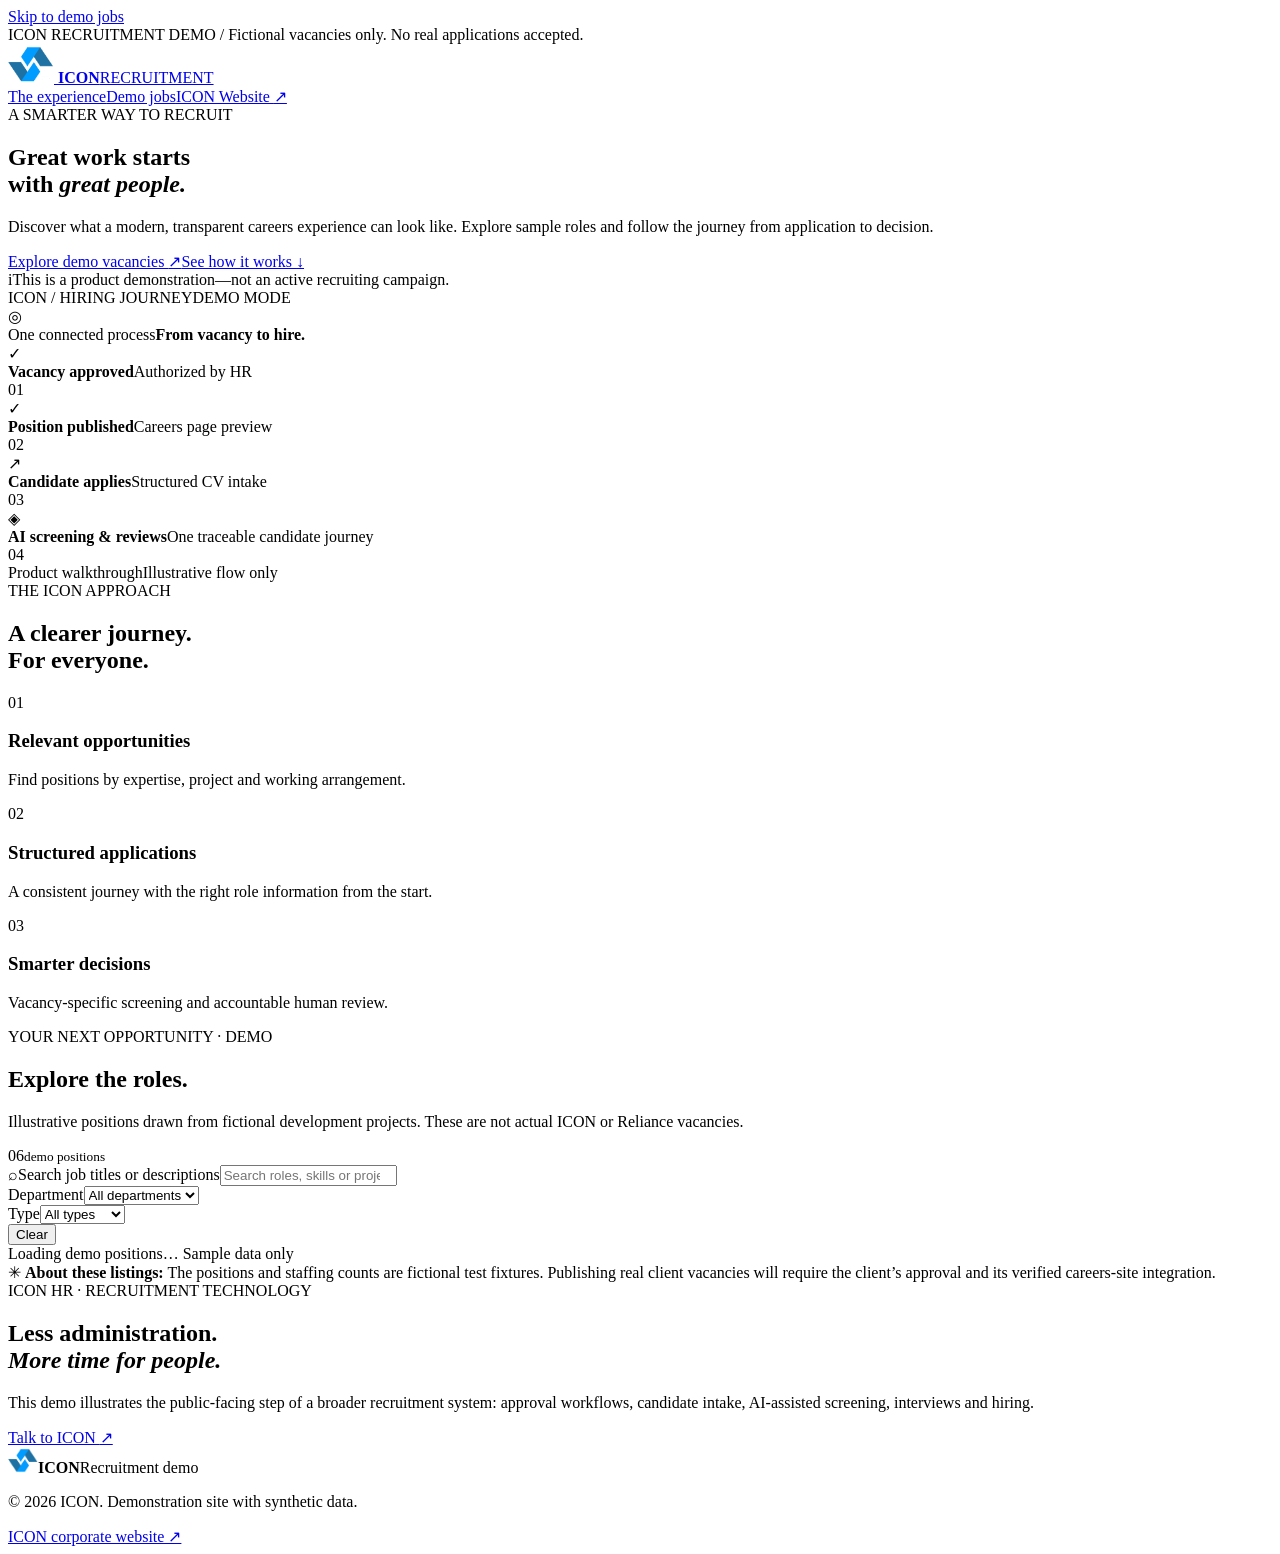
==== icon-recruitment-demo/index.html @ 3b743cdc "feat: public-only ICON recruitment careers demonstration (index.html)" ====
<!doctype html>
<html lang="en">
<head>
  <meta charset="utf-8">
  <meta name="viewport" content="width=device-width, initial-scale=1">
  <meta name="color-scheme" content="light">
  <meta name="robots" content="noindex,nofollow">
  <meta name="description" content="ICON Recruitment demonstration careers page, featuring fictional jobs and a simulated applicant journey.">
  <title>Careers Demo | ICON Recruitment</title>
  <link rel="icon" type="image/png" href="[data-uri]">
  <link rel="stylesheet" href="styles.css">
  <script src="app.js" defer></script>
</head>
<body>
  <a class="skip-link" href="#open-roles">Skip to demo jobs</a>
  <div class="demo-ribbon" role="note"><span class="ribbon-pulse" aria-hidden="true"></span> ICON RECRUITMENT DEMO <span class="ribbon-separator" aria-hidden="true">/</span> Fictional vacancies only. No real applications accepted.</div>
  <header class="site-header">
    <div class="wrap nav-layout">
      <a class="brand" href="https://www.icon-ies.com/" aria-label="ICON corporate homepage" target="_blank" rel="noopener noreferrer">
        <img src="[data-uri]" alt="" width="46" height="39">
        <span class="brand-type"><b>ICON</b><span>RECRUITMENT</span></span>
      </a>
      <nav aria-label="Site navigation"><a href="#why-icon">The experience</a><a href="#open-roles">Demo jobs</a><a class="nav-external" href="https://www.icon-ies.com/" target="_blank" rel="noopener noreferrer">ICON Website <span aria-hidden="true">↗</span></a></nav>
    </div>
  </header>
  <main>
    <section class="hero" aria-labelledby="hero-title">
      <div class="hero-grid" aria-hidden="true"></div>
      <div class="wrap hero-layout">
        <div class="hero-copy">
          <div class="eyebrow"><span class="eyebrow-bar"></span> A SMARTER WAY TO RECRUIT</div>
          <h1 id="hero-title">Great work starts<br>with <em>great people.</em></h1>
          <p>Discover what a modern, transparent careers experience can look like. Explore sample roles and follow the journey from application to decision.</p>
          <div class="hero-actions"><a class="button button-primary" href="#open-roles">Explore demo vacancies <span aria-hidden="true">↗</span></a><a class="button button-ghost" href="#why-icon">See how it works <span aria-hidden="true">↓</span></a></div>
          <div class="hero-note"><span class="note-icon" aria-hidden="true">i</span>This is a product demonstration—not an active recruiting campaign.</div>
        </div>
        <div class="experience-card" aria-label="Illustration of recruitment process">
          <div class="experience-head"><span>ICON / HIRING JOURNEY</span><span class="tiny-demo">DEMO MODE</span></div>
          <div class="experience-top"><span class="process-symbol" aria-hidden="true">◎</span><div><span class="process-kicker">One connected process</span><strong>From vacancy to hire.</strong></div></div>
          <div class="process-rail">
            <div class="rail-row"><span class="rail-icon filled">✓</span><div><strong>Vacancy approved</strong><span>Authorized by HR</span></div><span class="rail-meta">01</span></div>
            <div class="rail-row"><span class="rail-icon filled">✓</span><div><strong>Position published</strong><span>Careers page preview</span></div><span class="rail-meta">02</span></div>
            <div class="rail-row"><span class="rail-icon active">↗</span><div><strong>Candidate applies</strong><span>Structured CV intake</span></div><span class="rail-meta">03</span></div>
            <div class="rail-row"><span class="rail-icon">◈</span><div><strong>AI screening & reviews</strong><span>One traceable candidate journey</span></div><span class="rail-meta">04</span></div>
          </div>
          <div class="experience-bottom"><span><span class="live-dot"></span> Product walkthrough</span><span>Illustrative flow only</span></div>
        </div>
      </div>
      <div class="hero-edge" aria-hidden="true"></div>
    </section>
    <section class="value-strip" id="why-icon" aria-labelledby="why-title">
      <div class="wrap value-grid">
        <div class="value-intro"><span class="section-kicker">THE ICON APPROACH</span><h2 id="why-title">A clearer journey.<br>For everyone.</h2></div>
        <div class="value-item"><span class="value-number">01</span><h3>Relevant opportunities</h3><p>Find positions by expertise, project and working arrangement.</p></div>
        <div class="value-item"><span class="value-number">02</span><h3>Structured applications</h3><p>A consistent journey with the right role information from the start.</p></div>
        <div class="value-item"><span class="value-number">03</span><h3>Smarter decisions</h3><p>Vacancy-specific screening and accountable human review.</p></div>
      </div>
    </section>
    <section class="jobs-section" id="open-roles" aria-labelledby="jobs-title">
      <div class="wrap">
        <div class="section-header"><div><span class="section-kicker">YOUR NEXT OPPORTUNITY · DEMO</span><h2 id="jobs-title">Explore the roles.</h2><p>Illustrative positions drawn from fictional development projects. These are not actual ICON or Reliance vacancies.</p></div><div class="count-bubble"><span id="total-count">06</span><small>demo positions</small></div></div>
        <div class="search-shell" aria-label="Filter demo jobs">
          <label class="search-field" for="job-search"><span class="field-icon" aria-hidden="true">⌕</span><span class="sr-only">Search job titles or descriptions</span><input id="job-search" type="search" placeholder="Search roles, skills or projects…" autocomplete="off"></label>
          <div class="select-field"><label for="department-filter">Department</label><select id="department-filter"><option value="all">All departments</option></select></div>
          <div class="select-field"><label for="type-filter">Type</label><select id="type-filter"><option value="all">All types</option><option value="Full-time">Full-time</option><option value="Temporary">Temporary</option></select></div>
          <button class="reset-button" id="clear-filters" type="button">Clear</button>
        </div>
        <div class="results-header"><span id="results-label" role="status" aria-live="polite">Loading demo positions…</span><span class="results-hint"><span class="status-dot"></span> Sample data only</span></div>
        <div class="job-grid" id="job-grid" aria-live="polite"></div>
        <div class="empty-state" id="empty-state" hidden><div class="empty-glyph" aria-hidden="true">⌕</div><h3>No matching demo roles</h3><p>Try another keyword or reset the filters.</p><button type="button" id="empty-reset" class="button button-primary">Clear filters</button></div>
        <div class="jobs-footnote"><span aria-hidden="true">✳</span> <strong>About these listings:</strong> The positions and staffing counts are fictional test fixtures. Publishing real client vacancies will require the client’s approval and its verified careers-site integration.</div>
      </div>
    </section>
    <section class="closing-cta"><div class="wrap cta-inner"><div><span class="section-kicker">ICON HR · RECRUITMENT TECHNOLOGY</span><h2>Less administration.<br><em>More time for people.</em></h2><p>This demo illustrates the public-facing step of a broader recruitment system: approval workflows, candidate intake, AI-assisted screening, interviews and hiring.</p></div><a class="button button-light" href="https://www.icon-ies.com/contact/" target="_blank" rel="noopener noreferrer">Talk to ICON <span aria-hidden="true">↗</span></a></div></section>
  </main>
  <footer class="footer"><div class="wrap footer-inner"><div class="footer-brand"><img src="[data-uri]" alt="" width="30" height="26"><strong>ICON</strong><span>Recruitment demo</span></div><p>© <span id="year">2026</span> ICON. Demonstration site with synthetic data.</p><a href="https://www.icon-ies.com/" target="_blank" rel="noopener noreferrer">ICON corporate website ↗</a></div></footer>
  <dialog class="job-dialog" id="job-dialog" aria-labelledby="dialog-title"><div class="dialog-body"><div class="dialog-header"><span class="section-kicker">DEMONSTRATION POSITION</span><button id="close-dialog" aria-label="Close details" class="dialog-close" type="button">×</button></div><div id="job-detail"></div></div></dialog>
  <dialog class="apply-dialog" id="apply-dialog" aria-labelledby="apply-title"><div class="dialog-body"><div class="dialog-header"><span class="section-kicker">SIMULATED APPLICATION</span><button id="close-apply" aria-label="Close application preview" class="dialog-close" type="button">×</button></div><div class="apply-visual" aria-hidden="true">✦</div><h2 id="apply-title">See the candidate journey.</h2><p id="apply-role" class="apply-role"></p><p>This is a guided preview. No CV is uploaded, no personal information is collected and no application is sent.</p><div class="simulation-steps"><div><span>01</span><strong>Candidate intake</strong><small>Structured form and CV upload in the full system</small></div><div><span>02</span><strong>Duplicate prevention</strong><small>Candidate and vacancy matching before record creation</small></div><div><span>03</span><strong>AI screening</strong><small>Criteria-based analysis supports recruiter decisions</small></div><div><span>04</span><strong>Recruiter review</strong><small>Shortlisting and interviews stay with the team</small></div></div><button type="button" id="finish-apply" class="button button-primary">Return to demo jobs <span aria-hidden="true">→</span></button></div></dialog>
</body>
</html>
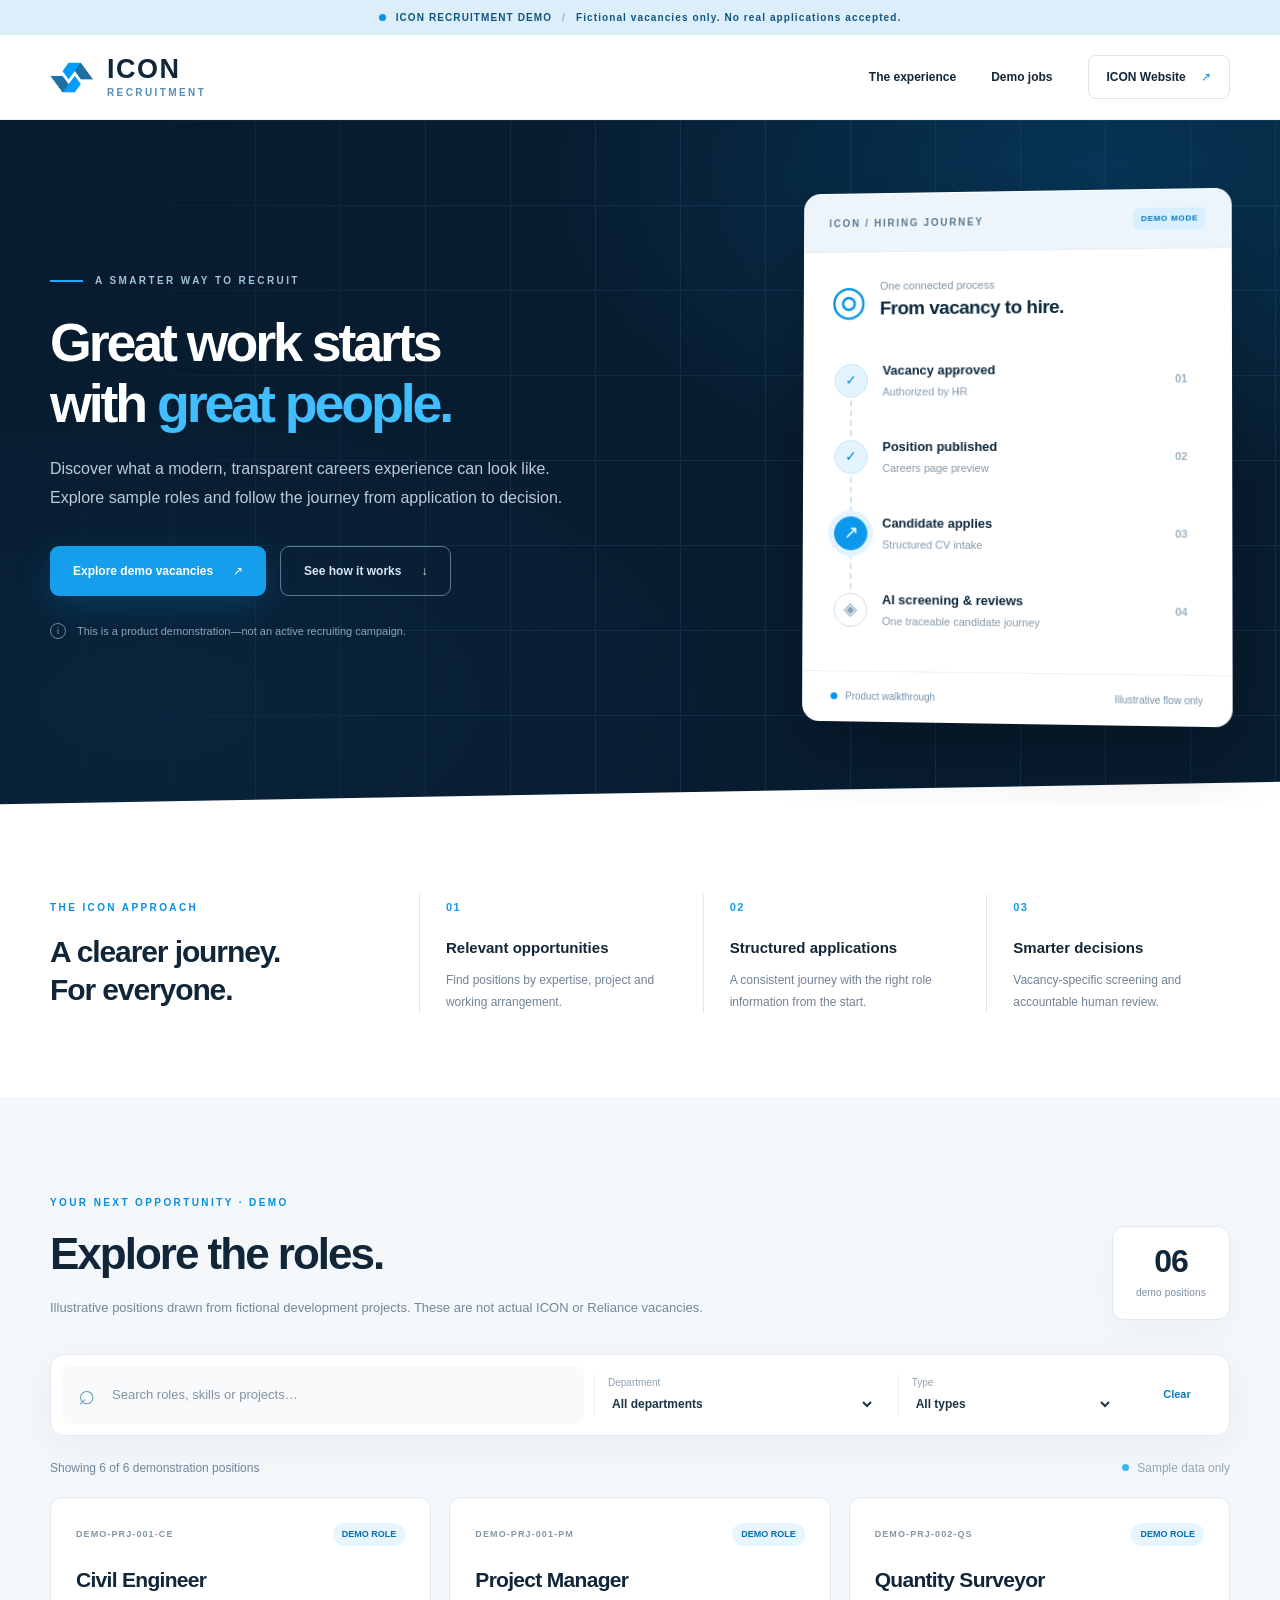
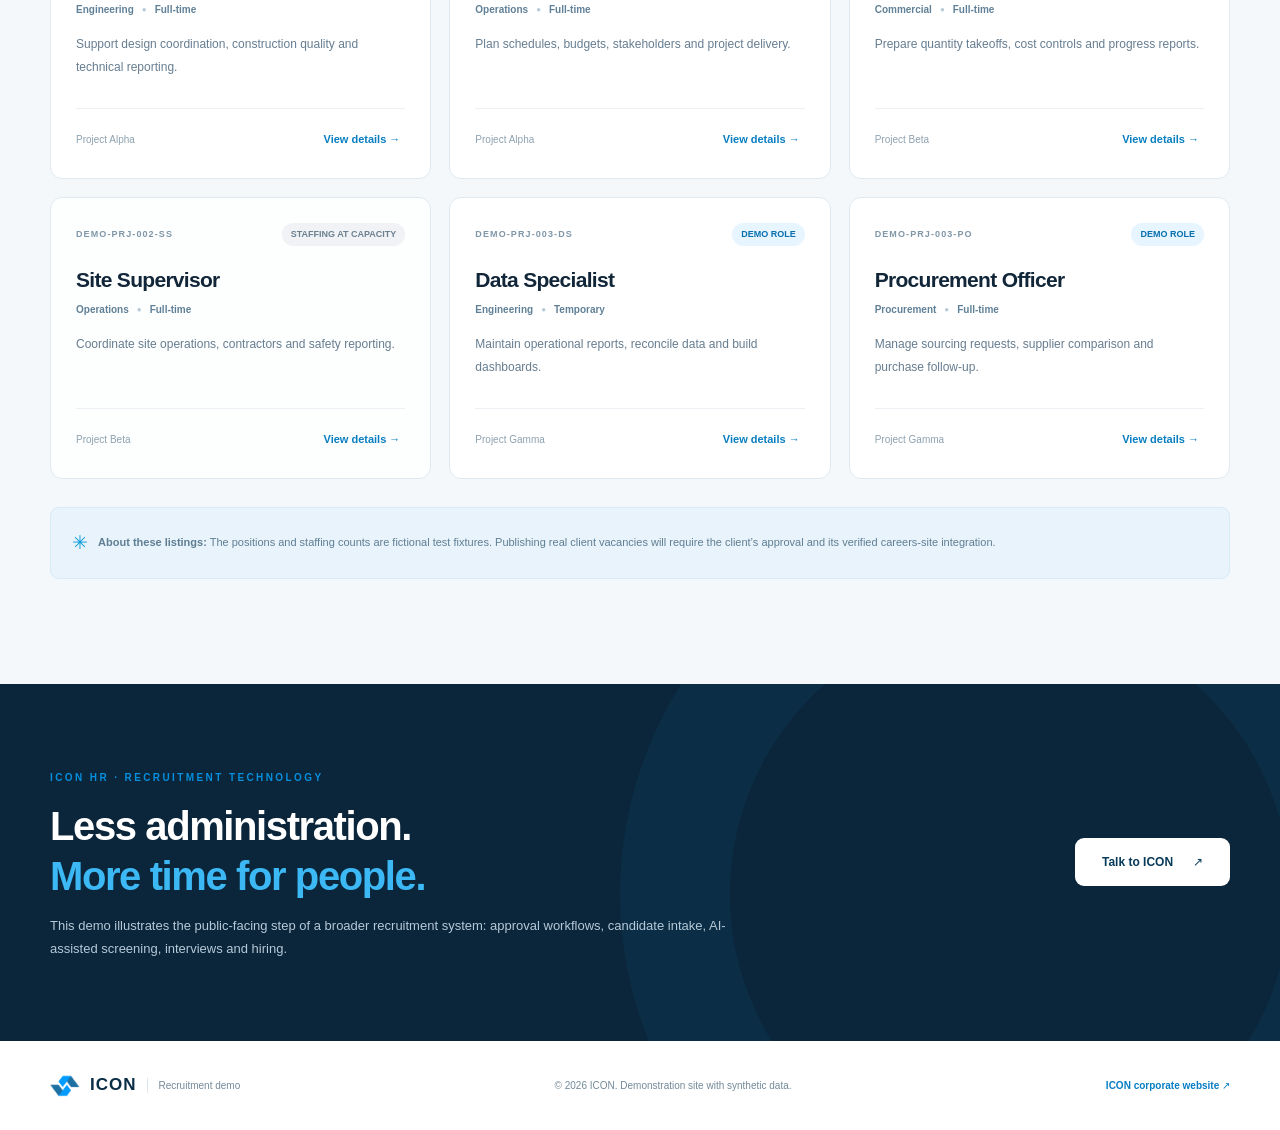
==== commit 1858b839: "feat(demo): add interactive four-stage secure candidate journey preview" ====
--- a/icon-recruitment-demo/index.html
+++ b/icon-recruitment-demo/index.html
@@ -75,6 +75,14 @@
   </main>
   <footer class="footer"><div class="wrap footer-inner"><div class="footer-brand"><img src="[data-uri]" alt="" width="30" height="26"><strong>ICON</strong><span>Recruitment demo</span></div><p>© <span id="year">2026</span> ICON. Demonstration site with synthetic data.</p><a href="https://www.icon-ies.com/" target="_blank" rel="noopener noreferrer">ICON corporate website ↗</a></div></footer>
   <dialog class="job-dialog" id="job-dialog" aria-labelledby="dialog-title"><div class="dialog-body"><div class="dialog-header"><span class="section-kicker">DEMONSTRATION POSITION</span><button id="close-dialog" aria-label="Close details" class="dialog-close" type="button">×</button></div><div id="job-detail"></div></div></dialog>
-  <dialog class="apply-dialog" id="apply-dialog" aria-labelledby="apply-title"><div class="dialog-body"><div class="dialog-header"><span class="section-kicker">SIMULATED APPLICATION</span><button id="close-apply" aria-label="Close application preview" class="dialog-close" type="button">×</button></div><div class="apply-visual" aria-hidden="true">✦</div><h2 id="apply-title">See the candidate journey.</h2><p id="apply-role" class="apply-role"></p><p>This is a guided preview. No CV is uploaded, no personal information is collected and no application is sent.</p><div class="simulation-steps"><div><span>01</span><strong>Candidate intake</strong><small>Structured form and CV upload in the full system</small></div><div><span>02</span><strong>Duplicate prevention</strong><small>Candidate and vacancy matching before record creation</small></div><div><span>03</span><strong>AI screening</strong><small>Criteria-based analysis supports recruiter decisions</small></div><div><span>04</span><strong>Recruiter review</strong><small>Shortlisting and interviews stay with the team</small></div></div><button type="button" id="finish-apply" class="button button-primary">Return to demo jobs <span aria-hidden="true">→</span></button></div></dialog>
+  <dialog class="apply-dialog" id="apply-dialog" aria-labelledby="apply-title"><div class="dialog-body"><div class="dialog-header"><span class="section-kicker">SIMULATED APPLICATION</span><button id="close-apply" aria-label="Close application preview" class="dialog-close" type="button">×</button></div><div class="apply-visual" aria-hidden="true">✦</div><h2 id="apply-title">See the candidate journey.</h2><p id="apply-role" class="apply-role"></p><p>This is a guided preview. No CV is uploaded, no personal information is collected and no application is sent.</p><div class="simulation-steps"><div><span>01</span><strong>Candidate intake</strong><small>Structured form and CV upload in the full system</small></div><div><span>02</span><strong>Duplicate prevention</strong><small>Candidate and vacancy matching before record creation</small></div><div><span>03</span><strong>AI screening</strong><small>Criteria-based analysis supports recruiter decisions</small></div><div><span>04</span><strong>Recruiter review</strong><small>Shortlisting and interviews stay with the team</small></div></div><div class="journey-stage" aria-live="polite" aria-atomic="true">
+  <div class="journey-stage-top"><strong id="journey-step-label">STEP 01 / 04</strong><span>Preview only · No data collected</span></div>
+  <h3 id="journey-step-title">Signed candidate intake</h3>
+  <p id="journey-step-detail">In the connected recruitment system, Tally submits the candidate details and CV through a verified webhook.</p>
+  <div id="journey-progress" class="journey-progress" role="progressbar" aria-label="Candidate journey stages" aria-valuemin="1" aria-valuemax="4" aria-valuenow="1"><span id="journey-progress-fill"></span></div>
+</div><div class="journey-actions">
+  <button type="button" id="journey-previous" class="button button-muted" disabled>← Previous</button>
+  <button type="button" id="journey-next" class="button button-primary">Next stage →</button>
+</div><button type="button" id="finish-apply" class="button button-primary">Return to demo jobs <span aria-hidden="true">→</span></button></div></dialog>
 </body>
 </html>
--- a/icon-recruitment-demo/styles.css
+++ b/icon-recruitment-demo/styles.css
@@ -0,0 +1 @@
+:root{--ink:#112638;--deep:#081b2b;--blue:#098ff1;--blue2:#28b6ff;--muted:#627384;--line:#e5ebf0;--surface:#f5f8fb;--white:#fff;--card-shadow:0 22px 70px rgba(9,31,52,.09);font-family:Inter,ui-sans-serif,-apple-system,BlinkMacSystemFont,"Segoe UI",Arial,sans-serif;font-synthesis:none}*{box-sizing:border-box}html{scroll-behavior:smooth}body{margin:0;color:var(--ink);background:white;line-height:1.5}button,input,select{font:inherit}button{cursor:pointer}a{color:inherit;text-decoration:none}button:focus-visible,a:focus-visible,input:focus-visible,select:focus-visible{outline:3px solid #37aef8;outline-offset:4px}img{max-width:100%;object-fit:contain}.wrap{width:min(1180px,calc(100% - 72px));margin-inline:auto}.sr-only{position:absolute;width:1px;height:1px;overflow:hidden;clip:rect(0,0,0,0);white-space:nowrap}.skip-link{position:absolute;z-index:100;background:#fff;padding:10px;transform:translateY(-150%)}.skip-link:focus{transform:translateY(0)}.demo-ribbon{min-height:35px;padding:8px 20px;background:#dbeefa;color:#11557f;display:flex;align-items:center;justify-content:center;gap:10px;text-align:center;font-size:10px;font-weight:800;letter-spacing:1.1px}.ribbon-pulse,.live-dot,.status-dot{display:inline-block;background:#0594ee;border-radius:100%;height:7px;width:7px;flex:none}.ribbon-separator{opacity:.4}.site-header{background:white;position:relative;z-index:4;border-bottom:1px solid #e8eff5}.nav-layout{display:flex;justify-content:space-between;align-items:center;height:84px}.brand{display:flex;align-items:center;gap:13px}.brand img{width:44px;height:40px;object-fit:contain}.brand-type{display:flex;flex-direction:column;gap:0;line-height:1}.brand-type b{font-size:27px;font-weight:900;letter-spacing:1.5px}.brand-type>span{font-size:10px;letter-spacing:2.4px;color:#5790b4;font-weight:800;margin-top:5px}.site-header nav{display:flex;align-items:center;gap:35px;font-size:12px;font-weight:700}.site-header nav a:hover{color:#088dec}.site-header nav .nav-external{border:1px solid #dbe5ed;border-radius:8px;padding:12px 18px}.site-header nav .nav-external span{margin-left:12px;color:#128ed6}.hero{background:#071c2f;color:white;min-height:635px;position:relative;overflow:hidden}.hero::before{content:"";position:absolute;inset:0;background:radial-gradient(ellipse at 86% 8%,rgba(0,161,255,.19),transparent 36%),radial-gradient(ellipse at 12% 85%,rgba(28,91,146,.13),transparent 38%)}.hero-grid{position:absolute;inset:0;opacity:.13;background-image:linear-gradient(#5b97cc 1px,transparent 1px),linear-gradient(90deg,#5b97cc 1px,transparent 1px);background-size:85px 85px;mask-image:linear-gradient(90deg,transparent,#000 35%,#000);pointer-events:none}.hero-layout{min-height:635px;position:relative;z-index:1;display:grid;grid-template-columns:1fr 430px;align-items:center;gap:70px;padding:70px 0 83px}.hero-copy{max-width:635px}.eyebrow,.section-kicker{font-size:10px;font-weight:900;letter-spacing:2.4px}.eyebrow{color:#a0c3d9;display:flex;align-items:center;gap:12px}.eyebrow-bar{height:2px;width:33px;background:#21aaff}.hero h1{font-weight:800;letter-spacing:-3.1px;line-height:1.12;font-size:clamp(44px,4.2vw,67px);margin:24px 0 21px}.hero h1 em{font-style:normal;color:#41beff}.hero-copy>p{max-width:535px;color:#bdcbd8;font-size:16px;line-height:1.82;margin:0 0 34px}.hero-actions{display:flex;gap:14px;flex-wrap:wrap}.button{border:0;display:inline-flex;gap:20px;align-items:center;justify-content:center;font-weight:800;transition:transform .22s,background .22s,box-shadow .22s;border-radius:9px;padding:15px 23px;font-size:12px}.button:hover{transform:translateY(-2px)}.button-primary{background:#149eec;color:#fff;box-shadow:0 11px 32px rgba(8,155,235,.2)}.button-primary:hover{background:#0c86d5}.button-ghost{background:transparent;color:#d9e7f2;border:1px solid #5e7a90}.button-ghost:hover{background:#173e57}.hero-note{display:flex;align-items:center;gap:11px;color:#8ba4b8;font-size:11px;margin-top:27px}.note-icon{border:1px solid #6889a0;border-radius:50%;font-size:9px;display:inline-grid;place-items:center;width:16px;height:16px;flex:none}.experience-card{background:#fff;border:1px solid rgba(255,255,255,.18);color:#0c293d;box-shadow:0 28px 65px rgba(0,0,0,.25);border-radius:17px;overflow:hidden;transform:perspective(1200px) rotateY(-4deg) rotateX(1deg)}.experience-head{background:#edf5fb;display:flex;align-items:center;justify-content:space-between;padding:18px 25px;border-bottom:1px solid #e6eef5;font-size:10px;font-weight:800;letter-spacing:1.8px;color:#5a7892}.tiny-demo{padding:5px 7px;background:#d8effd;color:#0375be;font-size:8px;letter-spacing:.7px;border-radius:5px}.experience-top{display:flex;gap:13px;align-items:center;padding:26px 27px 15px}.process-symbol{font-size:42px;color:#0797e9;line-height:1}.experience-top div{display:flex;flex-direction:column}.process-kicker{color:#7b95a7;font-size:11px}.experience-top strong{font-size:19px;letter-spacing:-.5px}.process-rail{padding:5px 31px 23px}.rail-row{display:grid;grid-template-columns:34px 1fr 24px;gap:15px;align-items:center;min-height:77px;position:relative}.rail-row:not(:last-child):after{position:absolute;content:"";height:36px;left:16px;top:59px;border-left:2px dashed #cee5f4}.rail-icon{z-index:1;display:grid;place-items:center;width:34px;height:34px;border-radius:50%;border:1px solid #cddde9;color:#87a1b4;background:#fff;font-size:18px}.rail-icon.filled{background:#e4f4ff;border-color:#c1e4fa;color:#0686d8;font-size:14px}.rail-icon.active{background:#0c99ed;color:#fff;border-color:#0c99ed;box-shadow:0 0 0 6px #e3f3ff;animation:floatPulse 2.6s ease-in-out infinite}.rail-row>div{display:flex;flex-direction:column}.rail-row strong{font-size:13px}.rail-row div span{font-size:11px;color:#8499aa;margin-top:3px}.rail-meta{font-size:11px;color:#9eb2c0;font-weight:800}.experience-bottom{border-top:1px solid #edf2f7;padding:17px 28px;display:flex;justify-content:space-between;align-items:center;color:#7292ab;font-size:10px}.experience-bottom>span:first-child{display:flex;align-items:center;gap:8px}.hero-edge{position:absolute;height:50px;background:#fff;bottom:-37px;left:-5%;right:-5%;transform:rotate(-1deg)}@keyframes floatPulse{50%{box-shadow:0 0 0 10px #e3f3ff}}.value-strip{padding:88px 0 84px;background:#fff}.value-grid{display:grid;grid-template-columns:1.35fr 1fr 1fr 1fr;gap:40px;align-items:start}.section-kicker{color:#058fdd}.value-intro h2{font-size:30px;line-height:1.25;letter-spacing:-1.1px;margin:15px 0 0}.value-item{padding:0 0 0 26px;border-left:1px solid #dfebf2}.value-number{font-size:11px;letter-spacing:1.4px;color:#139ee8;font-weight:900}.value-item h3{font-size:15px;margin:19px 0 9px}.value-item p{font-size:12px;color:#708294;line-height:1.85;margin:0}.jobs-section{background:#f4f8fb;padding:92px 0 105px}.section-header{display:flex;justify-content:space-between;align-items:end;gap:26px;margin-bottom:34px}.section-header h2{font-size:44px;letter-spacing:-2px;margin:8px 0 10px}.section-header p{font-size:13px;color:#748699;margin:0;line-height:1.75;max-width:660px}.count-bubble{text-align:center;display:flex;flex-direction:column;justify-content:center;align-items:center;background:white;border:1px solid #e0e9f2;box-shadow:0 10px 32px rgba(18,48,72,.04);border-radius:12px;min-width:118px;min-height:94px}.count-bubble span{font-weight:850;letter-spacing:-1px;font-size:32px;line-height:1}.count-bubble small{font-size:10px;letter-spacing:.2px;margin-top:8px;color:#7890a4}.search-shell{background:#fff;padding:11px;display:grid;grid-template-columns:minmax(230px,1.6fr) minmax(145px,.9fr) minmax(135px,.7fr) 82px;align-items:center;gap:10px;border:1px solid #e1eaf2;box-shadow:0 10px 45px rgba(8,37,65,.05);border-radius:14px}.search-field{height:58px;border-radius:9px;background:#f8fafc;display:flex;align-items:center;padding:0 16px}.search-field .field-icon{font-size:29px;line-height:1;color:#76a5c1;margin-right:15px}.search-field input{outline:0;border:0;background:transparent;width:100%;min-width:0;font-size:13px;color:#1b3b51}.search-field input::placeholder{color:#8294a4}.select-field{display:flex;flex-direction:column;border-left:1px solid #e4edf4;padding:0 13px}.select-field label{font-size:10px;color:#8da1b2;margin-bottom:3px}.select-field select{border:0;outline:0;width:100%;color:#1c3446;font-size:12px;font-weight:750;background:transparent;padding:3px 0}.reset-button{background:none;border:0;color:#087dba;font-size:11px;font-weight:800}.reset-button:hover{text-decoration:underline}.results-header{display:flex;justify-content:space-between;align-items:center;margin:23px 0 20px;color:#718699;font-size:12px}.results-hint{display:flex;gap:8px;align-items:center;color:#94a5b2}.status-dot{width:7px;height:7px;background:#41b4ed}.job-grid{display:grid;grid-template-columns:repeat(3,minmax(0,1fr));gap:18px}.job-card{min-height:282px;background:white;border-radius:12px;border:1px solid #dfe9f2;padding:25px;display:flex;flex-direction:column;transition:box-shadow .2s,transform .2s,border-color .2s}.job-card:hover{transform:translateY(-4px);box-shadow:var(--card-shadow);border-color:#afd9f1}.job-card.is-filled{background:#fdfefe}.job-top{display:flex;align-items:center;justify-content:space-between;gap:10px}.job-reference{font-size:9px;letter-spacing:1.1px;color:#8097a8;font-weight:800}.job-pill{font-size:9px;font-weight:900;white-space:nowrap;padding:5px 9px;border-radius:20px;color:#086fae;background:#e6f5ff}.job-pill.filled{background:#f0f2f5;color:#6d8090}.job-card h3{font-size:21px;letter-spacing:-.7px;line-height:1.3;margin:20px 0 9px}.job-meta{display:flex;gap:8px;align-items:center;font-size:10px;font-weight:700;color:#608097;flex-wrap:wrap}.job-meta .divider-dot{font-size:8px;color:#b9cad7}.job-card>p{font-size:12px;color:#667d90;line-height:1.85;margin:16px 0 22px;flex:1}.job-bottom{border-top:1px solid #edf1f5;padding-top:17px;display:flex;align-items:center;justify-content:space-between;gap:14px}.job-bottom>span{font-size:10px;color:#8da1b0}.job-bottom>button{font-size:11px;color:#087ec1;font-weight:800;background:transparent;border:0;padding:5px}.job-bottom>button:hover{text-decoration:underline}.empty-state{padding:72px 15px;text-align:center;border-radius:15px;background:#fff;border:1px solid #e5edf3}.empty-state[hidden]{display:none}.empty-glyph{font-size:50px;color:#86b9d9}.empty-state h3{margin:5px 0}.empty-state p{color:#8195a5;margin-bottom:24px}.jobs-footnote{background:#e9f3fb;border:1px solid #d7eaf8;padding:18px 21px;border-radius:9px;color:#5e7e93;font-size:11px;line-height:1.8;margin-top:28px}.jobs-footnote>span{font-size:19px;color:#0b9cde;vertical-align:middle;margin-right:7px}.closing-cta{position:relative;overflow:hidden;background:#0b263b;color:white;padding:80px 0}.closing-cta:after{content:"";position:absolute;right:-120px;top:-180px;width:560px;height:560px;border-radius:50%;border:110px solid rgba(33,175,240,.055);pointer-events:none}.cta-inner{display:flex;justify-content:space-between;align-items:center;gap:60px;position:relative;z-index:1}.cta-inner h2{font-size:40px;line-height:1.25;letter-spacing:-1.4px;margin:13px 0}.cta-inner h2 em{font-style:normal;color:#3cb8f4}.cta-inner p{font-size:13px;color:#b6c9d8;max-width:700px;line-height:1.8;margin:0}.button-light{background:#fff;color:#083a59;min-width:155px}.button-light:hover{background:#deeff9}.footer{background:#fff;padding:27px 0}.footer-inner{display:flex;justify-content:space-between;align-items:center;gap:20px;color:#738999;font-size:10px}.footer-brand{display:flex;gap:10px;align-items:center}.footer-brand strong{font-size:17px;color:#0b2e47;letter-spacing:1px}.footer-brand>span{border-left:1px solid #dee7ee;padding-left:11px}.footer-inner>a{color:#087dc3;font-weight:750}.job-dialog,.apply-dialog{border:0;padding:0;border-radius:15px;box-shadow:0 30px 120px rgba(0,10,25,.37);width:min(560px,calc(100% - 32px));max-height:min(760px,calc(100vh - 36px));overflow:auto;color:#163249}.job-dialog::backdrop,.apply-dialog::backdrop{background:rgba(2,19,32,.68);backdrop-filter:blur(4px)}.dialog-body{padding:30px 33px 33px}.dialog-header{display:flex;align-items:center;justify-content:space-between}.dialog-close{display:grid;place-items:center;border-radius:50%;width:34px;height:34px;border:1px solid #e0e9ef;background:#f8fafc;font-size:22px;color:#628095}.dialog-body h2{font-size:31px;letter-spacing:-1.2px;line-height:1.2;margin:19px 0 12px}.dialog-subtitle{color:#7a92a3;font-size:12px;margin:0 0 22px}.dialog-body h3{font-size:13px;margin:25px 0 9px}.dialog-body p{font-size:13px;color:#657d8e;line-height:1.75}.dialog-tags{display:flex;gap:9px;flex-wrap:wrap;margin-top:17px}.dialog-tags span{padding:6px 10px;border:1px solid #d9e8f2;background:#eff7fc;border-radius:6px;color:#367eac;font-size:10px;font-weight:700}.dialog-facts{display:grid;grid-template-columns:1fr 1fr;gap:12px;margin:22px 0}.dialog-facts>div{background:#f3f7fa;border-radius:8px;padding:12px}.dialog-facts small{font-size:10px;color:#8399a8;display:block}.dialog-facts strong{font-size:12px;display:block;margin-top:5px}.dialog-action{display:flex;gap:12px;flex-wrap:wrap;align-items:center;border-top:1px solid #e7edf2;padding-top:22px;margin-top:20px}.button-muted{background:#f0f5f8;color:#395a72}.dialog-disclaimer{color:#93a6b5;font-size:10px!important}.apply-visual{margin:25px 0 10px;background:linear-gradient(135deg,#d8efff,#e9f7ff);display:grid;place-items:center;color:#159ee8;font-size:40px;width:75px;height:75px;border-radius:20px}.apply-dialog .apply-role{font-weight:800;color:#1688c5}.simulation-steps{margin:23px 0 28px;display:flex;flex-direction:column;gap:8px}.simulation-steps>div{display:grid;grid-template-columns:35px 1fr;column-gap:9px;border:1px solid #e7eff5;border-radius:9px;padding:13px 15px}.simulation-steps>div>span{grid-row:span 2;color:#008ee4;font-weight:900;font-size:12px}.simulation-steps strong{font-size:12px}.simulation-steps small{font-size:11px;color:#8095a5;margin-top:3px}#finish-apply{width:100%}body.modal-open{overflow:hidden}@media(max-width:1030px){.hero-layout{grid-template-columns:1fr 350px;gap:30px}.hero h1{font-size:51px}.value-grid{gap:18px}.job-grid{grid-template-columns:repeat(2,1fr)}}@media(max-width:760px){.wrap{width:min(100% - 34px,650px)}.demo-ribbon{font-size:9px;line-height:1.6;flex-wrap:wrap}.nav-layout{height:73px}.site-header nav{gap:14px;font-size:11px}.site-header nav a:nth-child(1){display:none}.site-header nav .nav-external{padding:9px 11px}.hero-layout{min-height:auto;display:block;padding:74px 0 85px}.hero h1{font-size:clamp(39px,9vw,58px);letter-spacing:-2px}.hero-copy>p{font-size:14px}.experience-card{transform:none;max-width:460px;margin:48px auto 0}.value-strip{padding:60px 0}.value-grid{grid-template-columns:1fr 1fr;gap:30px}.value-intro{grid-column:1/-1}.jobs-section{padding:65px 0}.section-header h2{font-size:38px}.search-shell{grid-template-columns:1fr 1fr;gap:7px}.search-field{grid-column:1/-1}.select-field{border-left:0;border-top:1px solid #edf2f6;padding:10px 12px}.reset-button{grid-column:1/-1;padding:8px}.closing-cta{padding:70px 0}.cta-inner{align-items:start;flex-direction:column;gap:22px}.footer-inner{flex-wrap:wrap;justify-content:center;text-align:center}}@media(max-width:480px){.brand img{width:36px}.brand-type b{font-size:23px}.brand-type>span{font-size:8px}.site-header nav a:nth-child(2){display:none}.hero-actions{flex-direction:column;align-items:stretch}.hero-actions .button{justify-content:space-between}.hero-note{align-items:flex-start}.experience-top,.process-rail{padding-inline:18px}.experience-bottom{padding:14px}.experience-card{margin-top:35px}.value-grid{grid-template-columns:1fr;gap:20px}.value-intro{grid-column:auto}.value-item{padding-left:17px}.section-header{align-items:flex-start}.section-header h2{font-size:35px}.count-bubble{min-width:78px;min-height:77px}.count-bubble span{font-size:26px}.count-bubble small{font-size:9px}.job-grid{grid-template-columns:1fr}.jobs-footnote{font-size:10px}.footer-inner{flex-direction:column}.dialog-body{padding:22px}.dialog-facts{grid-template-columns:1fr}.cta-inner h2{font-size:32px}}@media(prefers-reduced-motion:reduce){html{scroll-behavior:auto}.button,.job-card{transition:none}.rail-icon.active{animation:none}}
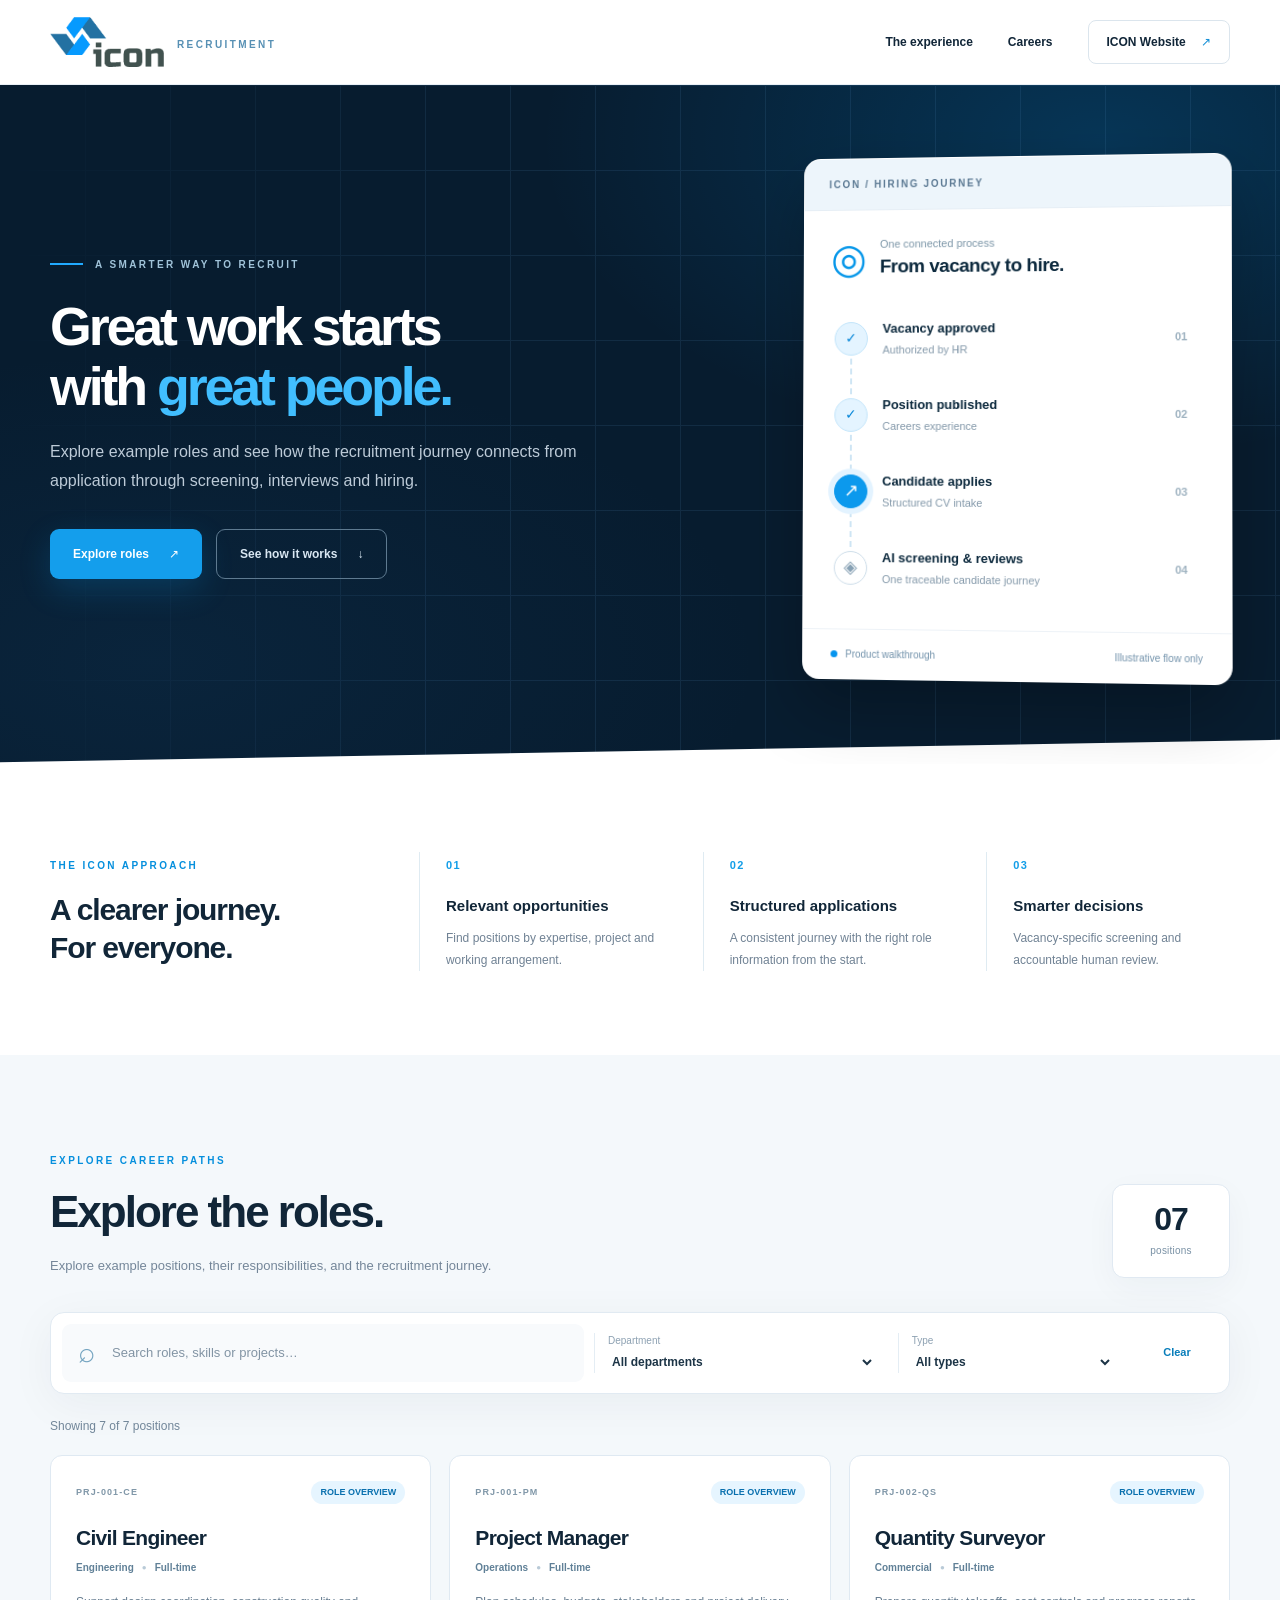
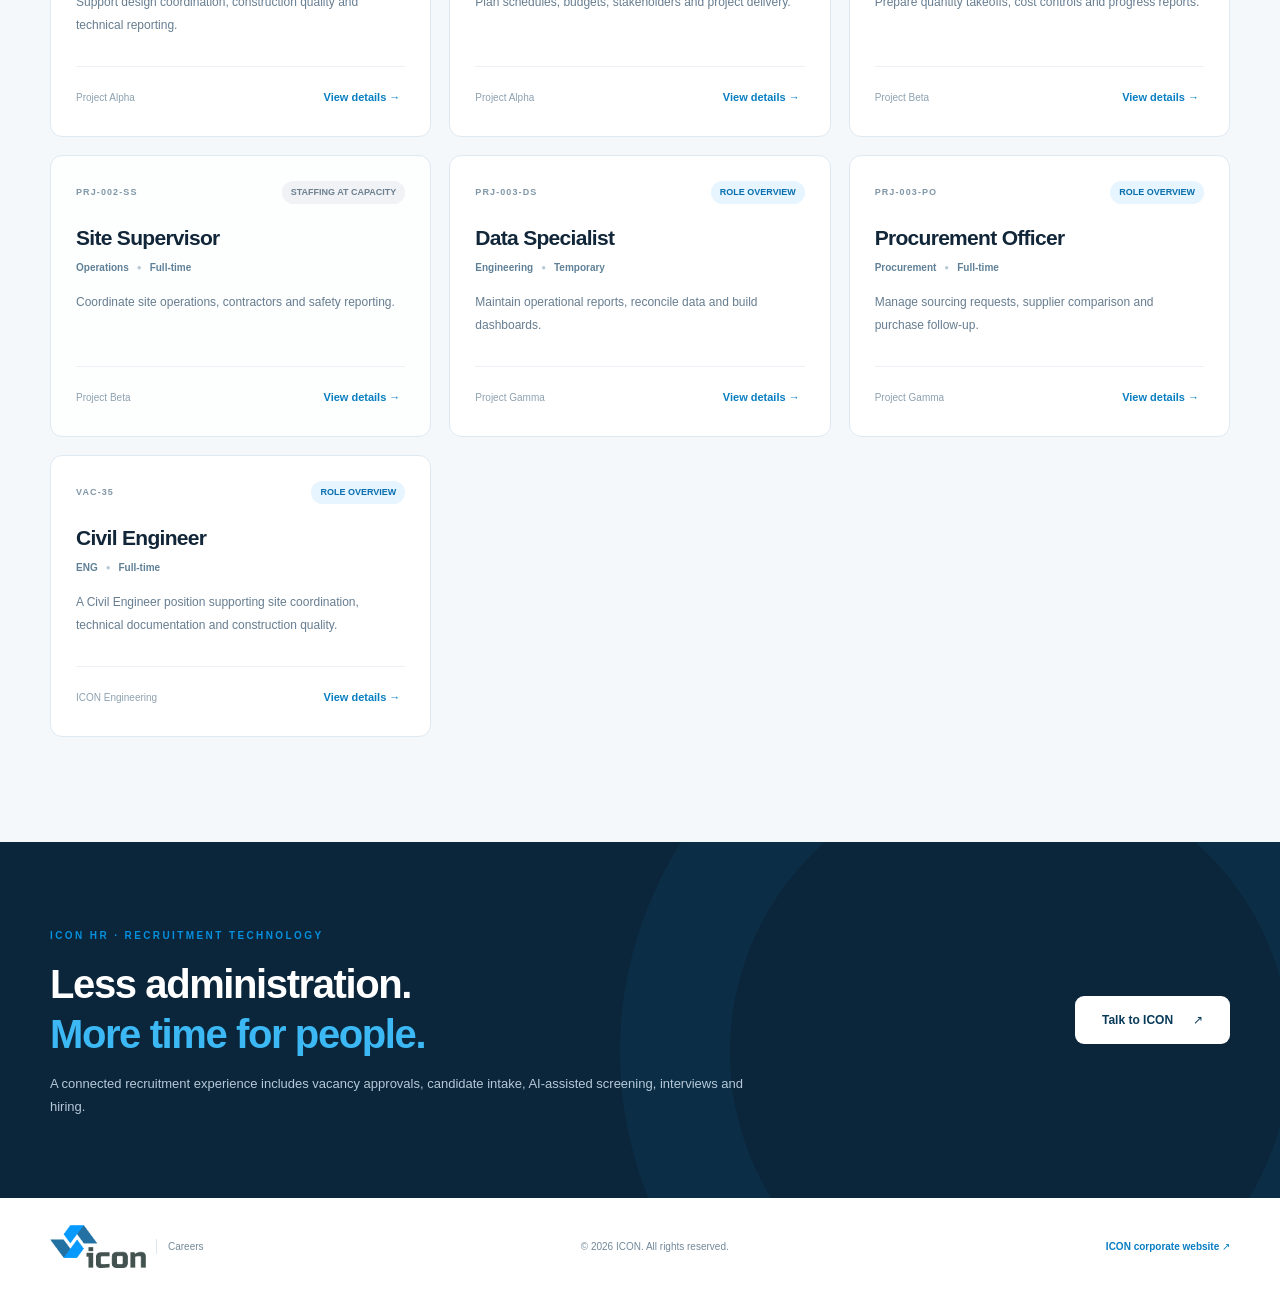
==== commit 2bc2ce23: "feat(careers): apply official ICON branding and remove public demo labels" ====
--- a/icon-recruitment-demo/index.html
+++ b/icon-recruitment-demo/index.html
@@ -5,22 +5,21 @@
   <meta name="viewport" content="width=device-width, initial-scale=1">
   <meta name="color-scheme" content="light">
   <meta name="robots" content="noindex,nofollow">
-  <meta name="description" content="ICON Recruitment demonstration careers page, featuring fictional jobs and a simulated applicant journey.">
-  <title>Careers Demo | ICON Recruitment</title>
-  <link rel="icon" type="image/png" href="[data-uri]">
+  <meta name="description" content="ICON Careers: explore role information and the recruitment journey.">
+  <title>ICON Careers | ICON Recruitment</title>
+  <link rel="icon" type="image/png" href="assets/icon-official.png">
   <link rel="stylesheet" href="styles.css">
   <script src="app.js" defer></script>
 </head>
 <body>
-  <a class="skip-link" href="#open-roles">Skip to demo jobs</a>
-  <div class="demo-ribbon" role="note"><span class="ribbon-pulse" aria-hidden="true"></span> ICON RECRUITMENT DEMO <span class="ribbon-separator" aria-hidden="true">/</span> Fictional vacancies only. No real applications accepted.</div>
+  <a class="skip-link" href="#open-roles">Skip to roles</a>
   <header class="site-header">
     <div class="wrap nav-layout">
       <a class="brand" href="https://www.icon-ies.com/" aria-label="ICON corporate homepage" target="_blank" rel="noopener noreferrer">
-        <img src="[data-uri]" alt="" width="46" height="39">
-        <span class="brand-type"><b>ICON</b><span>RECRUITMENT</span></span>
+        <img src="assets/icon-official.png" alt="ICON official logo" width="114" height="52">
+        <span class="brand-type"><span>CAREERS</span></span>
       </a>
-      <nav aria-label="Site navigation"><a href="#why-icon">The experience</a><a href="#open-roles">Demo jobs</a><a class="nav-external" href="https://www.icon-ies.com/" target="_blank" rel="noopener noreferrer">ICON Website <span aria-hidden="true">↗</span></a></nav>
+      <nav aria-label="Site navigation"><a href="#why-icon">The experience</a><a href="#open-roles">Careers</a><a class="nav-external" href="https://www.icon-ies.com/" target="_blank" rel="noopener noreferrer">ICON Website <span aria-hidden="true">↗</span></a></nav>
     </div>
   </header>
   <main>
@@ -30,16 +29,15 @@
         <div class="hero-copy">
           <div class="eyebrow"><span class="eyebrow-bar"></span> A SMARTER WAY TO RECRUIT</div>
           <h1 id="hero-title">Great work starts<br>with <em>great people.</em></h1>
-          <p>Discover what a modern, transparent careers experience can look like. Explore sample roles and follow the journey from application to decision.</p>
-          <div class="hero-actions"><a class="button button-primary" href="#open-roles">Explore demo vacancies <span aria-hidden="true">↗</span></a><a class="button button-ghost" href="#why-icon">See how it works <span aria-hidden="true">↓</span></a></div>
-          <div class="hero-note"><span class="note-icon" aria-hidden="true">i</span>This is a product demonstration—not an active recruiting campaign.</div>
+          <p>Explore example roles and see how the recruitment journey connects from application through screening, interviews and hiring.</p>
+          <div class="hero-actions"><a class="button button-primary" href="#open-roles">Explore roles <span aria-hidden="true">↗</span></a><a class="button button-ghost" href="#why-icon">See how it works <span aria-hidden="true">↓</span></a></div>
         </div>
         <div class="experience-card" aria-label="Illustration of recruitment process">
-          <div class="experience-head"><span>ICON / HIRING JOURNEY</span><span class="tiny-demo">DEMO MODE</span></div>
+          <div class="experience-head"><span>ICON / HIRING JOURNEY</span></div>
           <div class="experience-top"><span class="process-symbol" aria-hidden="true">◎</span><div><span class="process-kicker">One connected process</span><strong>From vacancy to hire.</strong></div></div>
           <div class="process-rail">
             <div class="rail-row"><span class="rail-icon filled">✓</span><div><strong>Vacancy approved</strong><span>Authorized by HR</span></div><span class="rail-meta">01</span></div>
-            <div class="rail-row"><span class="rail-icon filled">✓</span><div><strong>Position published</strong><span>Careers page preview</span></div><span class="rail-meta">02</span></div>
+            <div class="rail-row"><span class="rail-icon filled">✓</span><div><strong>Position published</strong><span>Careers experience</span></div><span class="rail-meta">02</span></div>
             <div class="rail-row"><span class="rail-icon active">↗</span><div><strong>Candidate applies</strong><span>Structured CV intake</span></div><span class="rail-meta">03</span></div>
             <div class="rail-row"><span class="rail-icon">◈</span><div><strong>AI screening & reviews</strong><span>One traceable candidate journey</span></div><span class="rail-meta">04</span></div>
           </div>
@@ -58,24 +56,23 @@
     </section>
     <section class="jobs-section" id="open-roles" aria-labelledby="jobs-title">
       <div class="wrap">
-        <div class="section-header"><div><span class="section-kicker">YOUR NEXT OPPORTUNITY · DEMO</span><h2 id="jobs-title">Explore the roles.</h2><p>Illustrative positions drawn from fictional development projects. These are not actual ICON or Reliance vacancies.</p></div><div class="count-bubble"><span id="total-count">06</span><small>demo positions</small></div></div>
-        <div class="search-shell" aria-label="Filter demo jobs">
+        <div class="section-header"><div><span class="section-kicker">EXPLORE CAREER PATHS</span><h2 id="jobs-title">Explore the roles.</h2><p>Explore example positions, their responsibilities, and the recruitment journey.</p></div><div class="count-bubble"><span id="total-count">06</span><small>positions</small></div></div>
+        <div class="search-shell" aria-label="Filter positions">
           <label class="search-field" for="job-search"><span class="field-icon" aria-hidden="true">⌕</span><span class="sr-only">Search job titles or descriptions</span><input id="job-search" type="search" placeholder="Search roles, skills or projects…" autocomplete="off"></label>
           <div class="select-field"><label for="department-filter">Department</label><select id="department-filter"><option value="all">All departments</option></select></div>
           <div class="select-field"><label for="type-filter">Type</label><select id="type-filter"><option value="all">All types</option><option value="Full-time">Full-time</option><option value="Temporary">Temporary</option></select></div>
           <button class="reset-button" id="clear-filters" type="button">Clear</button>
         </div>
-        <div class="results-header"><span id="results-label" role="status" aria-live="polite">Loading demo positions…</span><span class="results-hint"><span class="status-dot"></span> Sample data only</span></div>
+        <div class="results-header"><span id="results-label" role="status" aria-live="polite">Loading positions…</span></div>
         <div class="job-grid" id="job-grid" aria-live="polite"></div>
-        <div class="empty-state" id="empty-state" hidden><div class="empty-glyph" aria-hidden="true">⌕</div><h3>No matching demo roles</h3><p>Try another keyword or reset the filters.</p><button type="button" id="empty-reset" class="button button-primary">Clear filters</button></div>
-        <div class="jobs-footnote"><span aria-hidden="true">✳</span> <strong>About these listings:</strong> The positions and staffing counts are fictional test fixtures. Publishing real client vacancies will require the client’s approval and its verified careers-site integration.</div>
+        <div class="empty-state" id="empty-state" hidden><div class="empty-glyph" aria-hidden="true">⌕</div><h3>No matching roles</h3><p>Try another keyword or reset the filters.</p><button type="button" id="empty-reset" class="button button-primary">Clear filters</button></div>
       </div>
     </section>
-    <section class="closing-cta"><div class="wrap cta-inner"><div><span class="section-kicker">ICON HR · RECRUITMENT TECHNOLOGY</span><h2>Less administration.<br><em>More time for people.</em></h2><p>This demo illustrates the public-facing step of a broader recruitment system: approval workflows, candidate intake, AI-assisted screening, interviews and hiring.</p></div><a class="button button-light" href="https://www.icon-ies.com/contact/" target="_blank" rel="noopener noreferrer">Talk to ICON <span aria-hidden="true">↗</span></a></div></section>
+    <section class="closing-cta"><div class="wrap cta-inner"><div><span class="section-kicker">ICON HR · RECRUITMENT TECHNOLOGY</span><h2>Less administration.<br><em>More time for people.</em></h2><p>A connected recruitment experience includes vacancy approvals, candidate intake, AI-assisted screening, interviews and hiring.</p></div><a class="button button-light" href="https://www.icon-ies.com/contact/" target="_blank" rel="noopener noreferrer">Talk to ICON <span aria-hidden="true">↗</span></a></div></section>
   </main>
-  <footer class="footer"><div class="wrap footer-inner"><div class="footer-brand"><img src="[data-uri]" alt="" width="30" height="26"><strong>ICON</strong><span>Recruitment demo</span></div><p>© <span id="year">2026</span> ICON. Demonstration site with synthetic data.</p><a href="https://www.icon-ies.com/" target="_blank" rel="noopener noreferrer">ICON corporate website ↗</a></div></footer>
-  <dialog class="job-dialog" id="job-dialog" aria-labelledby="dialog-title"><div class="dialog-body"><div class="dialog-header"><span class="section-kicker">DEMONSTRATION POSITION</span><button id="close-dialog" aria-label="Close details" class="dialog-close" type="button">×</button></div><div id="job-detail"></div></div></dialog>
-  <dialog class="apply-dialog" id="apply-dialog" aria-labelledby="apply-title"><div class="dialog-body"><div class="dialog-header"><span class="section-kicker">SIMULATED APPLICATION</span><button id="close-apply" aria-label="Close application preview" class="dialog-close" type="button">×</button></div><div class="apply-visual" aria-hidden="true">✦</div><h2 id="apply-title">See the candidate journey.</h2><p id="apply-role" class="apply-role"></p><p>This is a guided preview. No CV is uploaded, no personal information is collected and no application is sent.</p><div class="simulation-steps"><div><span>01</span><strong>Candidate intake</strong><small>Structured form and CV upload in the full system</small></div><div><span>02</span><strong>Duplicate prevention</strong><small>Candidate and vacancy matching before record creation</small></div><div><span>03</span><strong>AI screening</strong><small>Criteria-based analysis supports recruiter decisions</small></div><div><span>04</span><strong>Recruiter review</strong><small>Shortlisting and interviews stay with the team</small></div></div><div class="journey-stage" aria-live="polite" aria-atomic="true">
+  <footer class="footer"><div class="wrap footer-inner"><div class="footer-brand"><img src="assets/icon-official.png" alt="ICON official logo" width="96" height="43"><span>Careers</span></div><p>© <span id="year">2026</span> ICON. All rights reserved.</p><a href="https://www.icon-ies.com/" target="_blank" rel="noopener noreferrer">ICON corporate website ↗</a></div></footer>
+  <dialog class="job-dialog" id="job-dialog" aria-labelledby="dialog-title"><div class="dialog-body"><div class="dialog-header"><span class="section-kicker">POSITION DETAILS</span><button id="close-dialog" aria-label="Close details" class="dialog-close" type="button">×</button></div><div id="job-detail"></div></div></dialog>
+  <dialog class="apply-dialog" id="apply-dialog" aria-labelledby="apply-title"><div class="dialog-body"><div class="dialog-header"><span class="section-kicker">APPLICATION PROCESS</span><button id="close-apply" aria-label="Close application preview" class="dialog-close" type="button">×</button></div><div class="apply-visual" aria-hidden="true">✦</div><h2 id="apply-title">Explore the candidate journey.</h2><p id="apply-role" class="apply-role"></p><p>Explore the application process. This page does not collect personal information or CVs, and no application is submitted.</p><div class="simulation-steps"><div><span>01</span><strong>Candidate intake</strong><small>Structured form and CV upload in the full system</small></div><div><span>02</span><strong>Duplicate prevention</strong><small>Candidate and vacancy matching before record creation</small></div><div><span>03</span><strong>AI screening</strong><small>Criteria-based analysis supports recruiter decisions</small></div><div><span>04</span><strong>Recruiter review</strong><small>Shortlisting and interviews stay with the team</small></div></div><div class="journey-stage" aria-live="polite" aria-atomic="true">
   <div class="journey-stage-top"><strong id="journey-step-label">STEP 01 / 04</strong><span>Preview only · No data collected</span></div>
   <h3 id="journey-step-title">Signed candidate intake</h3>
   <p id="journey-step-detail">In the connected recruitment system, Tally submits the candidate details and CV through a verified webhook.</p>
@@ -83,6 +80,6 @@
 </div><div class="journey-actions">
   <button type="button" id="journey-previous" class="button button-muted" disabled>← Previous</button>
   <button type="button" id="journey-next" class="button button-primary">Next stage →</button>
-</div><button type="button" id="finish-apply" class="button button-primary">Return to demo jobs <span aria-hidden="true">→</span></button></div></dialog>
+</div><button type="button" id="finish-apply" class="button button-primary">Back to roles <span aria-hidden="true">→</span></button></div></dialog>
 </body>
 </html>
--- a/icon-recruitment-demo/styles.css
+++ b/icon-recruitment-demo/styles.css
@@ -1 +1,19 @@
-:root{--ink:#112638;--deep:#081b2b;--blue:#098ff1;--blue2:#28b6ff;--muted:#627384;--line:#e5ebf0;--surface:#f5f8fb;--white:#fff;--card-shadow:0 22px 70px rgba(9,31,52,.09);font-family:Inter,ui-sans-serif,-apple-system,BlinkMacSystemFont,"Segoe UI",Arial,sans-serif;font-synthesis:none}*{box-sizing:border-box}html{scroll-behavior:smooth}body{margin:0;color:var(--ink);background:white;line-height:1.5}button,input,select{font:inherit}button{cursor:pointer}a{color:inherit;text-decoration:none}button:focus-visible,a:focus-visible,input:focus-visible,select:focus-visible{outline:3px solid #37aef8;outline-offset:4px}img{max-width:100%;object-fit:contain}.wrap{width:min(1180px,calc(100% - 72px));margin-inline:auto}.sr-only{position:absolute;width:1px;height:1px;overflow:hidden;clip:rect(0,0,0,0);white-space:nowrap}.skip-link{position:absolute;z-index:100;background:#fff;padding:10px;transform:translateY(-150%)}.skip-link:focus{transform:translateY(0)}.demo-ribbon{min-height:35px;padding:8px 20px;background:#dbeefa;color:#11557f;display:flex;align-items:center;justify-content:center;gap:10px;text-align:center;font-size:10px;font-weight:800;letter-spacing:1.1px}.ribbon-pulse,.live-dot,.status-dot{display:inline-block;background:#0594ee;border-radius:100%;height:7px;width:7px;flex:none}.ribbon-separator{opacity:.4}.site-header{background:white;position:relative;z-index:4;border-bottom:1px solid #e8eff5}.nav-layout{display:flex;justify-content:space-between;align-items:center;height:84px}.brand{display:flex;align-items:center;gap:13px}.brand img{width:44px;height:40px;object-fit:contain}.brand-type{display:flex;flex-direction:column;gap:0;line-height:1}.brand-type b{font-size:27px;font-weight:900;letter-spacing:1.5px}.brand-type>span{font-size:10px;letter-spacing:2.4px;color:#5790b4;font-weight:800;margin-top:5px}.site-header nav{display:flex;align-items:center;gap:35px;font-size:12px;font-weight:700}.site-header nav a:hover{color:#088dec}.site-header nav .nav-external{border:1px solid #dbe5ed;border-radius:8px;padding:12px 18px}.site-header nav .nav-external span{margin-left:12px;color:#128ed6}.hero{background:#071c2f;color:white;min-height:635px;position:relative;overflow:hidden}.hero::before{content:"";position:absolute;inset:0;background:radial-gradient(ellipse at 86% 8%,rgba(0,161,255,.19),transparent 36%),radial-gradient(ellipse at 12% 85%,rgba(28,91,146,.13),transparent 38%)}.hero-grid{position:absolute;inset:0;opacity:.13;background-image:linear-gradient(#5b97cc 1px,transparent 1px),linear-gradient(90deg,#5b97cc 1px,transparent 1px);background-size:85px 85px;mask-image:linear-gradient(90deg,transparent,#000 35%,#000);pointer-events:none}.hero-layout{min-height:635px;position:relative;z-index:1;display:grid;grid-template-columns:1fr 430px;align-items:center;gap:70px;padding:70px 0 83px}.hero-copy{max-width:635px}.eyebrow,.section-kicker{font-size:10px;font-weight:900;letter-spacing:2.4px}.eyebrow{color:#a0c3d9;display:flex;align-items:center;gap:12px}.eyebrow-bar{height:2px;width:33px;background:#21aaff}.hero h1{font-weight:800;letter-spacing:-3.1px;line-height:1.12;font-size:clamp(44px,4.2vw,67px);margin:24px 0 21px}.hero h1 em{font-style:normal;color:#41beff}.hero-copy>p{max-width:535px;color:#bdcbd8;font-size:16px;line-height:1.82;margin:0 0 34px}.hero-actions{display:flex;gap:14px;flex-wrap:wrap}.button{border:0;display:inline-flex;gap:20px;align-items:center;justify-content:center;font-weight:800;transition:transform .22s,background .22s,box-shadow .22s;border-radius:9px;padding:15px 23px;font-size:12px}.button:hover{transform:translateY(-2px)}.button-primary{background:#149eec;color:#fff;box-shadow:0 11px 32px rgba(8,155,235,.2)}.button-primary:hover{background:#0c86d5}.button-ghost{background:transparent;color:#d9e7f2;border:1px solid #5e7a90}.button-ghost:hover{background:#173e57}.hero-note{display:flex;align-items:center;gap:11px;color:#8ba4b8;font-size:11px;margin-top:27px}.note-icon{border:1px solid #6889a0;border-radius:50%;font-size:9px;display:inline-grid;place-items:center;width:16px;height:16px;flex:none}.experience-card{background:#fff;border:1px solid rgba(255,255,255,.18);color:#0c293d;box-shadow:0 28px 65px rgba(0,0,0,.25);border-radius:17px;overflow:hidden;transform:perspective(1200px) rotateY(-4deg) rotateX(1deg)}.experience-head{background:#edf5fb;display:flex;align-items:center;justify-content:space-between;padding:18px 25px;border-bottom:1px solid #e6eef5;font-size:10px;font-weight:800;letter-spacing:1.8px;color:#5a7892}.tiny-demo{padding:5px 7px;background:#d8effd;color:#0375be;font-size:8px;letter-spacing:.7px;border-radius:5px}.experience-top{display:flex;gap:13px;align-items:center;padding:26px 27px 15px}.process-symbol{font-size:42px;color:#0797e9;line-height:1}.experience-top div{display:flex;flex-direction:column}.process-kicker{color:#7b95a7;font-size:11px}.experience-top strong{font-size:19px;letter-spacing:-.5px}.process-rail{padding:5px 31px 23px}.rail-row{display:grid;grid-template-columns:34px 1fr 24px;gap:15px;align-items:center;min-height:77px;position:relative}.rail-row:not(:last-child):after{position:absolute;content:"";height:36px;left:16px;top:59px;border-left:2px dashed #cee5f4}.rail-icon{z-index:1;display:grid;place-items:center;width:34px;height:34px;border-radius:50%;border:1px solid #cddde9;color:#87a1b4;background:#fff;font-size:18px}.rail-icon.filled{background:#e4f4ff;border-color:#c1e4fa;color:#0686d8;font-size:14px}.rail-icon.active{background:#0c99ed;color:#fff;border-color:#0c99ed;box-shadow:0 0 0 6px #e3f3ff;animation:floatPulse 2.6s ease-in-out infinite}.rail-row>div{display:flex;flex-direction:column}.rail-row strong{font-size:13px}.rail-row div span{font-size:11px;color:#8499aa;margin-top:3px}.rail-meta{font-size:11px;color:#9eb2c0;font-weight:800}.experience-bottom{border-top:1px solid #edf2f7;padding:17px 28px;display:flex;justify-content:space-between;align-items:center;color:#7292ab;font-size:10px}.experience-bottom>span:first-child{display:flex;align-items:center;gap:8px}.hero-edge{position:absolute;height:50px;background:#fff;bottom:-37px;left:-5%;right:-5%;transform:rotate(-1deg)}@keyframes floatPulse{50%{box-shadow:0 0 0 10px #e3f3ff}}.value-strip{padding:88px 0 84px;background:#fff}.value-grid{display:grid;grid-template-columns:1.35fr 1fr 1fr 1fr;gap:40px;align-items:start}.section-kicker{color:#058fdd}.value-intro h2{font-size:30px;line-height:1.25;letter-spacing:-1.1px;margin:15px 0 0}.value-item{padding:0 0 0 26px;border-left:1px solid #dfebf2}.value-number{font-size:11px;letter-spacing:1.4px;color:#139ee8;font-weight:900}.value-item h3{font-size:15px;margin:19px 0 9px}.value-item p{font-size:12px;color:#708294;line-height:1.85;margin:0}.jobs-section{background:#f4f8fb;padding:92px 0 105px}.section-header{display:flex;justify-content:space-between;align-items:end;gap:26px;margin-bottom:34px}.section-header h2{font-size:44px;letter-spacing:-2px;margin:8px 0 10px}.section-header p{font-size:13px;color:#748699;margin:0;line-height:1.75;max-width:660px}.count-bubble{text-align:center;display:flex;flex-direction:column;justify-content:center;align-items:center;background:white;border:1px solid #e0e9f2;box-shadow:0 10px 32px rgba(18,48,72,.04);border-radius:12px;min-width:118px;min-height:94px}.count-bubble span{font-weight:850;letter-spacing:-1px;font-size:32px;line-height:1}.count-bubble small{font-size:10px;letter-spacing:.2px;margin-top:8px;color:#7890a4}.search-shell{background:#fff;padding:11px;display:grid;grid-template-columns:minmax(230px,1.6fr) minmax(145px,.9fr) minmax(135px,.7fr) 82px;align-items:center;gap:10px;border:1px solid #e1eaf2;box-shadow:0 10px 45px rgba(8,37,65,.05);border-radius:14px}.search-field{height:58px;border-radius:9px;background:#f8fafc;display:flex;align-items:center;padding:0 16px}.search-field .field-icon{font-size:29px;line-height:1;color:#76a5c1;margin-right:15px}.search-field input{outline:0;border:0;background:transparent;width:100%;min-width:0;font-size:13px;color:#1b3b51}.search-field input::placeholder{color:#8294a4}.select-field{display:flex;flex-direction:column;border-left:1px solid #e4edf4;padding:0 13px}.select-field label{font-size:10px;color:#8da1b2;margin-bottom:3px}.select-field select{border:0;outline:0;width:100%;color:#1c3446;font-size:12px;font-weight:750;background:transparent;padding:3px 0}.reset-button{background:none;border:0;color:#087dba;font-size:11px;font-weight:800}.reset-button:hover{text-decoration:underline}.results-header{display:flex;justify-content:space-between;align-items:center;margin:23px 0 20px;color:#718699;font-size:12px}.results-hint{display:flex;gap:8px;align-items:center;color:#94a5b2}.status-dot{width:7px;height:7px;background:#41b4ed}.job-grid{display:grid;grid-template-columns:repeat(3,minmax(0,1fr));gap:18px}.job-card{min-height:282px;background:white;border-radius:12px;border:1px solid #dfe9f2;padding:25px;display:flex;flex-direction:column;transition:box-shadow .2s,transform .2s,border-color .2s}.job-card:hover{transform:translateY(-4px);box-shadow:var(--card-shadow);border-color:#afd9f1}.job-card.is-filled{background:#fdfefe}.job-top{display:flex;align-items:center;justify-content:space-between;gap:10px}.job-reference{font-size:9px;letter-spacing:1.1px;color:#8097a8;font-weight:800}.job-pill{font-size:9px;font-weight:900;white-space:nowrap;padding:5px 9px;border-radius:20px;color:#086fae;background:#e6f5ff}.job-pill.filled{background:#f0f2f5;color:#6d8090}.job-card h3{font-size:21px;letter-spacing:-.7px;line-height:1.3;margin:20px 0 9px}.job-meta{display:flex;gap:8px;align-items:center;font-size:10px;font-weight:700;color:#608097;flex-wrap:wrap}.job-meta .divider-dot{font-size:8px;color:#b9cad7}.job-card>p{font-size:12px;color:#667d90;line-height:1.85;margin:16px 0 22px;flex:1}.job-bottom{border-top:1px solid #edf1f5;padding-top:17px;display:flex;align-items:center;justify-content:space-between;gap:14px}.job-bottom>span{font-size:10px;color:#8da1b0}.job-bottom>button{font-size:11px;color:#087ec1;font-weight:800;background:transparent;border:0;padding:5px}.job-bottom>button:hover{text-decoration:underline}.empty-state{padding:72px 15px;text-align:center;border-radius:15px;background:#fff;border:1px solid #e5edf3}.empty-state[hidden]{display:none}.empty-glyph{font-size:50px;color:#86b9d9}.empty-state h3{margin:5px 0}.empty-state p{color:#8195a5;margin-bottom:24px}.jobs-footnote{background:#e9f3fb;border:1px solid #d7eaf8;padding:18px 21px;border-radius:9px;color:#5e7e93;font-size:11px;line-height:1.8;margin-top:28px}.jobs-footnote>span{font-size:19px;color:#0b9cde;vertical-align:middle;margin-right:7px}.closing-cta{position:relative;overflow:hidden;background:#0b263b;color:white;padding:80px 0}.closing-cta:after{content:"";position:absolute;right:-120px;top:-180px;width:560px;height:560px;border-radius:50%;border:110px solid rgba(33,175,240,.055);pointer-events:none}.cta-inner{display:flex;justify-content:space-between;align-items:center;gap:60px;position:relative;z-index:1}.cta-inner h2{font-size:40px;line-height:1.25;letter-spacing:-1.4px;margin:13px 0}.cta-inner h2 em{font-style:normal;color:#3cb8f4}.cta-inner p{font-size:13px;color:#b6c9d8;max-width:700px;line-height:1.8;margin:0}.button-light{background:#fff;color:#083a59;min-width:155px}.button-light:hover{background:#deeff9}.footer{background:#fff;padding:27px 0}.footer-inner{display:flex;justify-content:space-between;align-items:center;gap:20px;color:#738999;font-size:10px}.footer-brand{display:flex;gap:10px;align-items:center}.footer-brand strong{font-size:17px;color:#0b2e47;letter-spacing:1px}.footer-brand>span{border-left:1px solid #dee7ee;padding-left:11px}.footer-inner>a{color:#087dc3;font-weight:750}.job-dialog,.apply-dialog{border:0;padding:0;border-radius:15px;box-shadow:0 30px 120px rgba(0,10,25,.37);width:min(560px,calc(100% - 32px));max-height:min(760px,calc(100vh - 36px));overflow:auto;color:#163249}.job-dialog::backdrop,.apply-dialog::backdrop{background:rgba(2,19,32,.68);backdrop-filter:blur(4px)}.dialog-body{padding:30px 33px 33px}.dialog-header{display:flex;align-items:center;justify-content:space-between}.dialog-close{display:grid;place-items:center;border-radius:50%;width:34px;height:34px;border:1px solid #e0e9ef;background:#f8fafc;font-size:22px;color:#628095}.dialog-body h2{font-size:31px;letter-spacing:-1.2px;line-height:1.2;margin:19px 0 12px}.dialog-subtitle{color:#7a92a3;font-size:12px;margin:0 0 22px}.dialog-body h3{font-size:13px;margin:25px 0 9px}.dialog-body p{font-size:13px;color:#657d8e;line-height:1.75}.dialog-tags{display:flex;gap:9px;flex-wrap:wrap;margin-top:17px}.dialog-tags span{padding:6px 10px;border:1px solid #d9e8f2;background:#eff7fc;border-radius:6px;color:#367eac;font-size:10px;font-weight:700}.dialog-facts{display:grid;grid-template-columns:1fr 1fr;gap:12px;margin:22px 0}.dialog-facts>div{background:#f3f7fa;border-radius:8px;padding:12px}.dialog-facts small{font-size:10px;color:#8399a8;display:block}.dialog-facts strong{font-size:12px;display:block;margin-top:5px}.dialog-action{display:flex;gap:12px;flex-wrap:wrap;align-items:center;border-top:1px solid #e7edf2;padding-top:22px;margin-top:20px}.button-muted{background:#f0f5f8;color:#395a72}.dialog-disclaimer{color:#93a6b5;font-size:10px!important}.apply-visual{margin:25px 0 10px;background:linear-gradient(135deg,#d8efff,#e9f7ff);display:grid;place-items:center;color:#159ee8;font-size:40px;width:75px;height:75px;border-radius:20px}.apply-dialog .apply-role{font-weight:800;color:#1688c5}.simulation-steps{margin:23px 0 28px;display:flex;flex-direction:column;gap:8px}.simulation-steps>div{display:grid;grid-template-columns:35px 1fr;column-gap:9px;border:1px solid #e7eff5;border-radius:9px;padding:13px 15px}.simulation-steps>div>span{grid-row:span 2;color:#008ee4;font-weight:900;font-size:12px}.simulation-steps strong{font-size:12px}.simulation-steps small{font-size:11px;color:#8095a5;margin-top:3px}#finish-apply{width:100%}body.modal-open{overflow:hidden}@media(max-width:1030px){.hero-layout{grid-template-columns:1fr 350px;gap:30px}.hero h1{font-size:51px}.value-grid{gap:18px}.job-grid{grid-template-columns:repeat(2,1fr)}}@media(max-width:760px){.wrap{width:min(100% - 34px,650px)}.demo-ribbon{font-size:9px;line-height:1.6;flex-wrap:wrap}.nav-layout{height:73px}.site-header nav{gap:14px;font-size:11px}.site-header nav a:nth-child(1){display:none}.site-header nav .nav-external{padding:9px 11px}.hero-layout{min-height:auto;display:block;padding:74px 0 85px}.hero h1{font-size:clamp(39px,9vw,58px);letter-spacing:-2px}.hero-copy>p{font-size:14px}.experience-card{transform:none;max-width:460px;margin:48px auto 0}.value-strip{padding:60px 0}.value-grid{grid-template-columns:1fr 1fr;gap:30px}.value-intro{grid-column:1/-1}.jobs-section{padding:65px 0}.section-header h2{font-size:38px}.search-shell{grid-template-columns:1fr 1fr;gap:7px}.search-field{grid-column:1/-1}.select-field{border-left:0;border-top:1px solid #edf2f6;padding:10px 12px}.reset-button{grid-column:1/-1;padding:8px}.closing-cta{padding:70px 0}.cta-inner{align-items:start;flex-direction:column;gap:22px}.footer-inner{flex-wrap:wrap;justify-content:center;text-align:center}}@media(max-width:480px){.brand img{width:36px}.brand-type b{font-size:23px}.brand-type>span{font-size:8px}.site-header nav a:nth-child(2){display:none}.hero-actions{flex-direction:column;align-items:stretch}.hero-actions .button{justify-content:space-between}.hero-note{align-items:flex-start}.experience-top,.process-rail{padding-inline:18px}.experience-bottom{padding:14px}.experience-card{margin-top:35px}.value-grid{grid-template-columns:1fr;gap:20px}.value-intro{grid-column:auto}.value-item{padding-left:17px}.section-header{align-items:flex-start}.section-header h2{font-size:35px}.count-bubble{min-width:78px;min-height:77px}.count-bubble span{font-size:26px}.count-bubble small{font-size:9px}.job-grid{grid-template-columns:1fr}.jobs-footnote{font-size:10px}.footer-inner{flex-direction:column}.dialog-body{padding:22px}.dialog-facts{grid-template-columns:1fr}.cta-inner h2{font-size:32px}}@media(prefers-reduced-motion:reduce){html{scroll-behavior:auto}.button,.job-card{transition:none}.rail-icon.active{animation:none}}+:root{--ink:#112638;--deep:#081b2b;--blue:#098ff1;--blue2:#28b6ff;--muted:#627384;--line:#e5ebf0;--surface:#f5f8fb;--white:#fff;--card-shadow:0 22px 70px rgba(9,31,52,.09);font-family:Inter,ui-sans-serif,-apple-system,BlinkMacSystemFont,"Segoe UI",Arial,sans-serif;font-synthesis:none}*{box-sizing:border-box}html{scroll-behavior:smooth}body{margin:0;color:var(--ink);background:white;line-height:1.5}button,input,select{font:inherit}button{cursor:pointer}a{color:inherit;text-decoration:none}button:focus-visible,a:focus-visible,input:focus-visible,select:focus-visible{outline:3px solid #37aef8;outline-offset:4px}img{max-width:100%;object-fit:contain}.wrap{width:min(1180px,calc(100% - 72px));margin-inline:auto}.sr-only{position:absolute;width:1px;height:1px;overflow:hidden;clip:rect(0,0,0,0);white-space:nowrap}.skip-link{position:absolute;z-index:100;background:#fff;padding:10px;transform:translateY(-150%)}.skip-link:focus{transform:translateY(0)}.demo-ribbon{min-height:35px;padding:8px 20px;background:#dbeefa;color:#11557f;display:flex;align-items:center;justify-content:center;gap:10px;text-align:center;font-size:10px;font-weight:800;letter-spacing:1.1px}.ribbon-pulse,.live-dot,.status-dot{display:inline-block;background:#0594ee;border-radius:100%;height:7px;width:7px;flex:none}.ribbon-separator{opacity:.4}.site-header{background:white;position:relative;z-index:4;border-bottom:1px solid #e8eff5}.nav-layout{display:flex;justify-content:space-between;align-items:center;height:84px}.brand{display:flex;align-items:center;gap:13px}.brand img{width:114px;height:auto;max-height:52px;object-fit:contain}.brand-type{display:flex;flex-direction:column;gap:0;line-height:1}.brand-type b{font-size:27px;font-weight:900;letter-spacing:1.5px}.brand-type>span{font-size:10px;letter-spacing:2.4px;color:#5790b4;font-weight:800;margin-top:5px}.site-header nav{display:flex;align-items:center;gap:35px;font-size:12px;font-weight:700}.site-header nav a:hover{color:#088dec}.site-header nav .nav-external{border:1px solid #dbe5ed;border-radius:8px;padding:12px 18px}.site-header nav .nav-external span{margin-left:12px;color:#128ed6}.hero{background:#071c2f;color:white;min-height:635px;position:relative;overflow:hidden}.hero::before{content:"";position:absolute;inset:0;background:radial-gradient(ellipse at 86% 8%,rgba(0,161,255,.19),transparent 36%),radial-gradient(ellipse at 12% 85%,rgba(28,91,146,.13),transparent 38%)}.hero-grid{position:absolute;inset:0;opacity:.13;background-image:linear-gradient(#5b97cc 1px,transparent 1px),linear-gradient(90deg,#5b97cc 1px,transparent 1px);background-size:85px 85px;mask-image:linear-gradient(90deg,transparent,#000 35%,#000);pointer-events:none}.hero-layout{min-height:635px;position:relative;z-index:1;display:grid;grid-template-columns:1fr 430px;align-items:center;gap:70px;padding:70px 0 83px}.hero-copy{max-width:635px}.eyebrow,.section-kicker{font-size:10px;font-weight:900;letter-spacing:2.4px}.eyebrow{color:#a0c3d9;display:flex;align-items:center;gap:12px}.eyebrow-bar{height:2px;width:33px;background:#21aaff}.hero h1{font-weight:800;letter-spacing:-3.1px;line-height:1.12;font-size:clamp(44px,4.2vw,67px);margin:24px 0 21px}.hero h1 em{font-style:normal;color:#41beff}.hero-copy>p{max-width:535px;color:#bdcbd8;font-size:16px;line-height:1.82;margin:0 0 34px}.hero-actions{display:flex;gap:14px;flex-wrap:wrap}.button{border:0;display:inline-flex;gap:20px;align-items:center;justify-content:center;font-weight:800;transition:transform .22s,background .22s,box-shadow .22s;border-radius:9px;padding:15px 23px;font-size:12px}.button:hover{transform:translateY(-2px)}.button-primary{background:#149eec;color:#fff;box-shadow:0 11px 32px rgba(8,155,235,.2)}.button-primary:hover{background:#0c86d5}.button-ghost{background:transparent;color:#d9e7f2;border:1px solid #5e7a90}.button-ghost:hover{background:#173e57}.hero-note{display:flex;align-items:center;gap:11px;color:#8ba4b8;font-size:11px;margin-top:27px}.note-icon{border:1px solid #6889a0;border-radius:50%;font-size:9px;display:inline-grid;place-items:center;width:16px;height:16px;flex:none}.experience-card{background:#fff;border:1px solid rgba(255,255,255,.18);color:#0c293d;box-shadow:0 28px 65px rgba(0,0,0,.25);border-radius:17px;overflow:hidden;transform:perspective(1200px) rotateY(-4deg) rotateX(1deg)}.experience-head{background:#edf5fb;display:flex;align-items:center;justify-content:space-between;padding:18px 25px;border-bottom:1px solid #e6eef5;font-size:10px;font-weight:800;letter-spacing:1.8px;color:#5a7892}.tiny-demo{padding:5px 7px;background:#d8effd;color:#0375be;font-size:8px;letter-spacing:.7px;border-radius:5px}.experience-top{display:flex;gap:13px;align-items:center;padding:26px 27px 15px}.process-symbol{font-size:42px;color:#0797e9;line-height:1}.experience-top div{display:flex;flex-direction:column}.process-kicker{color:#7b95a7;font-size:11px}.experience-top strong{font-size:19px;letter-spacing:-.5px}.process-rail{padding:5px 31px 23px}.rail-row{display:grid;grid-template-columns:34px 1fr 24px;gap:15px;align-items:center;min-height:77px;position:relative}.rail-row:not(:last-child):after{position:absolute;content:"";height:36px;left:16px;top:59px;border-left:2px dashed #cee5f4}.rail-icon{z-index:1;display:grid;place-items:center;width:34px;height:34px;border-radius:50%;border:1px solid #cddde9;color:#87a1b4;background:#fff;font-size:18px}.rail-icon.filled{background:#e4f4ff;border-color:#c1e4fa;color:#0686d8;font-size:14px}.rail-icon.active{background:#0c99ed;color:#fff;border-color:#0c99ed;box-shadow:0 0 0 6px #e3f3ff;animation:floatPulse 2.6s ease-in-out infinite}.rail-row>div{display:flex;flex-direction:column}.rail-row strong{font-size:13px}.rail-row div span{font-size:11px;color:#8499aa;margin-top:3px}.rail-meta{font-size:11px;color:#9eb2c0;font-weight:800}.experience-bottom{border-top:1px solid #edf2f7;padding:17px 28px;display:flex;justify-content:space-between;align-items:center;color:#7292ab;font-size:10px}.experience-bottom>span:first-child{display:flex;align-items:center;gap:8px}.hero-edge{position:absolute;height:50px;background:#fff;bottom:-37px;left:-5%;right:-5%;transform:rotate(-1deg)}@keyframes floatPulse{50%{box-shadow:0 0 0 10px #e3f3ff}}.value-strip{padding:88px 0 84px;background:#fff}.value-grid{display:grid;grid-template-columns:1.35fr 1fr 1fr 1fr;gap:40px;align-items:start}.section-kicker{color:#058fdd}.value-intro h2{font-size:30px;line-height:1.25;letter-spacing:-1.1px;margin:15px 0 0}.value-item{padding:0 0 0 26px;border-left:1px solid #dfebf2}.value-number{font-size:11px;letter-spacing:1.4px;color:#139ee8;font-weight:900}.value-item h3{font-size:15px;margin:19px 0 9px}.value-item p{font-size:12px;color:#708294;line-height:1.85;margin:0}.jobs-section{background:#f4f8fb;padding:92px 0 105px}.section-header{display:flex;justify-content:space-between;align-items:end;gap:26px;margin-bottom:34px}.section-header h2{font-size:44px;letter-spacing:-2px;margin:8px 0 10px}.section-header p{font-size:13px;color:#748699;margin:0;line-height:1.75;max-width:660px}.count-bubble{text-align:center;display:flex;flex-direction:column;justify-content:center;align-items:center;background:white;border:1px solid #e0e9f2;box-shadow:0 10px 32px rgba(18,48,72,.04);border-radius:12px;min-width:118px;min-height:94px}.count-bubble span{font-weight:850;letter-spacing:-1px;font-size:32px;line-height:1}.count-bubble small{font-size:10px;letter-spacing:.2px;margin-top:8px;color:#7890a4}.search-shell{background:#fff;padding:11px;display:grid;grid-template-columns:minmax(230px,1.6fr) minmax(145px,.9fr) minmax(135px,.7fr) 82px;align-items:center;gap:10px;border:1px solid #e1eaf2;box-shadow:0 10px 45px rgba(8,37,65,.05);border-radius:14px}.search-field{height:58px;border-radius:9px;background:#f8fafc;display:flex;align-items:center;padding:0 16px}.search-field .field-icon{font-size:29px;line-height:1;color:#76a5c1;margin-right:15px}.search-field input{outline:0;border:0;background:transparent;width:100%;min-width:0;font-size:13px;color:#1b3b51}.search-field input::placeholder{color:#8294a4}.select-field{display:flex;flex-direction:column;border-left:1px solid #e4edf4;padding:0 13px}.select-field label{font-size:10px;color:#8da1b2;margin-bottom:3px}.select-field select{border:0;outline:0;width:100%;color:#1c3446;font-size:12px;font-weight:750;background:transparent;padding:3px 0}.reset-button{background:none;border:0;color:#087dba;font-size:11px;font-weight:800}.reset-button:hover{text-decoration:underline}.results-header{display:flex;justify-content:space-between;align-items:center;margin:23px 0 20px;color:#718699;font-size:12px}.results-hint{display:flex;gap:8px;align-items:center;color:#94a5b2}.status-dot{width:7px;height:7px;background:#41b4ed}.job-grid{display:grid;grid-template-columns:repeat(3,minmax(0,1fr));gap:18px}.job-card{min-height:282px;background:white;border-radius:12px;border:1px solid #dfe9f2;padding:25px;display:flex;flex-direction:column;transition:box-shadow .2s,transform .2s,border-color .2s}.job-card:hover{transform:translateY(-4px);box-shadow:var(--card-shadow);border-color:#afd9f1}.job-card.is-filled{background:#fdfefe}.job-top{display:flex;align-items:center;justify-content:space-between;gap:10px}.job-reference{font-size:9px;letter-spacing:1.1px;color:#8097a8;font-weight:800}.job-pill{font-size:9px;font-weight:900;white-space:nowrap;padding:5px 9px;border-radius:20px;color:#086fae;background:#e6f5ff}.job-pill.filled{background:#f0f2f5;color:#6d8090}.job-card h3{font-size:21px;letter-spacing:-.7px;line-height:1.3;margin:20px 0 9px}.job-meta{display:flex;gap:8px;align-items:center;font-size:10px;font-weight:700;color:#608097;flex-wrap:wrap}.job-meta .divider-dot{font-size:8px;color:#b9cad7}.job-card>p{font-size:12px;color:#667d90;line-height:1.85;margin:16px 0 22px;flex:1}.job-bottom{border-top:1px solid #edf1f5;padding-top:17px;display:flex;align-items:center;justify-content:space-between;gap:14px}.job-bottom>span{font-size:10px;color:#8da1b0}.job-bottom>button{font-size:11px;color:#087ec1;font-weight:800;background:transparent;border:0;padding:5px}.job-bottom>button:hover{text-decoration:underline}.empty-state{padding:72px 15px;text-align:center;border-radius:15px;background:#fff;border:1px solid #e5edf3}.empty-state[hidden]{display:none}.empty-glyph{font-size:50px;color:#86b9d9}.empty-state h3{margin:5px 0}.empty-state p{color:#8195a5;margin-bottom:24px}.jobs-footnote{background:#e9f3fb;border:1px solid #d7eaf8;padding:18px 21px;border-radius:9px;color:#5e7e93;font-size:11px;line-height:1.8;margin-top:28px}.jobs-footnote>span{font-size:19px;color:#0b9cde;vertical-align:middle;margin-right:7px}.closing-cta{position:relative;overflow:hidden;background:#0b263b;color:white;padding:80px 0}.closing-cta:after{content:"";position:absolute;right:-120px;top:-180px;width:560px;height:560px;border-radius:50%;border:110px solid rgba(33,175,240,.055);pointer-events:none}.cta-inner{display:flex;justify-content:space-between;align-items:center;gap:60px;position:relative;z-index:1}.cta-inner h2{font-size:40px;line-height:1.25;letter-spacing:-1.4px;margin:13px 0}.cta-inner h2 em{font-style:normal;color:#3cb8f4}.cta-inner p{font-size:13px;color:#b6c9d8;max-width:700px;line-height:1.8;margin:0}.button-light{background:#fff;color:#083a59;min-width:155px}.button-light:hover{background:#deeff9}.footer{background:#fff;padding:27px 0}.footer-inner{display:flex;justify-content:space-between;align-items:center;gap:20px;color:#738999;font-size:10px}.footer-brand{display:flex;gap:10px;align-items:center}.footer-brand img{width:96px;height:auto;max-height:43px;object-fit:contain}.footer-brand strong{font-size:17px;color:#0b2e47;letter-spacing:1px}.footer-brand>span{border-left:1px solid #dee7ee;padding-left:11px}.footer-inner>a{color:#087dc3;font-weight:750}.job-dialog,.apply-dialog{border:0;padding:0;border-radius:15px;box-shadow:0 30px 120px rgba(0,10,25,.37);width:min(560px,calc(100% - 32px));max-height:min(760px,calc(100vh - 36px));overflow:auto;color:#163249}.job-dialog::backdrop,.apply-dialog::backdrop{background:rgba(2,19,32,.68);backdrop-filter:blur(4px)}.dialog-body{padding:30px 33px 33px}.dialog-header{display:flex;align-items:center;justify-content:space-between}.dialog-close{display:grid;place-items:center;border-radius:50%;width:34px;height:34px;border:1px solid #e0e9ef;background:#f8fafc;font-size:22px;color:#628095}.dialog-body h2{font-size:31px;letter-spacing:-1.2px;line-height:1.2;margin:19px 0 12px}.dialog-subtitle{color:#7a92a3;font-size:12px;margin:0 0 22px}.dialog-body h3{font-size:13px;margin:25px 0 9px}.dialog-body p{font-size:13px;color:#657d8e;line-height:1.75}.dialog-tags{display:flex;gap:9px;flex-wrap:wrap;margin-top:17px}.dialog-tags span{padding:6px 10px;border:1px solid #d9e8f2;background:#eff7fc;border-radius:6px;color:#367eac;font-size:10px;font-weight:700}.dialog-facts{display:grid;grid-template-columns:1fr 1fr;gap:12px;margin:22px 0}.dialog-facts>div{background:#f3f7fa;border-radius:8px;padding:12px}.dialog-facts small{font-size:10px;color:#8399a8;display:block}.dialog-facts strong{font-size:12px;display:block;margin-top:5px}.dialog-action{display:flex;gap:12px;flex-wrap:wrap;align-items:center;border-top:1px solid #e7edf2;padding-top:22px;margin-top:20px}.button-muted{background:#f0f5f8;color:#395a72}.dialog-disclaimer{color:#93a6b5;font-size:10px!important}.apply-visual{margin:25px 0 10px;background:linear-gradient(135deg,#d8efff,#e9f7ff);display:grid;place-items:center;color:#159ee8;font-size:40px;width:75px;height:75px;border-radius:20px}.apply-dialog .apply-role{font-weight:800;color:#1688c5}.simulation-steps{margin:23px 0 28px;display:flex;flex-direction:column;gap:8px}.simulation-steps>div{display:grid;grid-template-columns:35px 1fr;column-gap:9px;border:1px solid #e7eff5;border-radius:9px;padding:13px 15px}.simulation-steps>div>span{grid-row:span 2;color:#008ee4;font-weight:900;font-size:12px}.simulation-steps strong{font-size:12px}.simulation-steps small{font-size:11px;color:#8095a5;margin-top:3px}#finish-apply{width:100%}body.modal-open{overflow:hidden}@media(max-width:1030px){.hero-layout{grid-template-columns:1fr 350px;gap:30px}.hero h1{font-size:51px}.value-grid{gap:18px}.job-grid{grid-template-columns:repeat(2,1fr)}}@media(max-width:760px){.wrap{width:min(100% - 34px,650px)}.demo-ribbon{font-size:9px;line-height:1.6;flex-wrap:wrap}.nav-layout{height:73px}.site-header nav{gap:14px;font-size:11px}.site-header nav a:nth-child(1){display:none}.site-header nav .nav-external{padding:9px 11px}.hero-layout{min-height:auto;display:block;padding:74px 0 85px}.hero h1{font-size:clamp(39px,9vw,58px);letter-spacing:-2px}.hero-copy>p{font-size:14px}.experience-card{transform:none;max-width:460px;margin:48px auto 0}.value-strip{padding:60px 0}.value-grid{grid-template-columns:1fr 1fr;gap:30px}.value-intro{grid-column:1/-1}.jobs-section{padding:65px 0}.section-header h2{font-size:38px}.search-shell{grid-template-columns:1fr 1fr;gap:7px}.search-field{grid-column:1/-1}.select-field{border-left:0;border-top:1px solid #edf2f6;padding:10px 12px}.reset-button{grid-column:1/-1;padding:8px}.closing-cta{padding:70px 0}.cta-inner{align-items:start;flex-direction:column;gap:22px}.footer-inner{flex-wrap:wrap;justify-content:center;text-align:center}}@media(max-width:480px){.brand img{width:36px}.brand-type b{font-size:23px}.brand-type>span{font-size:8px}.site-header nav a:nth-child(2){display:none}.hero-actions{flex-direction:column;align-items:stretch}.hero-actions .button{justify-content:space-between}.hero-note{align-items:flex-start}.experience-top,.process-rail{padding-inline:18px}.experience-bottom{padding:14px}.experience-card{margin-top:35px}.value-grid{grid-template-columns:1fr;gap:20px}.value-intro{grid-column:auto}.value-item{padding-left:17px}.section-header{align-items:flex-start}.section-header h2{font-size:35px}.count-bubble{min-width:78px;min-height:77px}.count-bubble span{font-size:26px}.count-bubble small{font-size:9px}.job-grid{grid-template-columns:1fr}.jobs-footnote{font-size:10px}.footer-inner{flex-direction:column}.dialog-body{padding:22px}.dialog-facts{grid-template-columns:1fr}.cta-inner h2{font-size:32px}}@media(prefers-reduced-motion:reduce){html{scroll-behavior:auto}.button,.job-card{transition:none}.rail-icon.active{animation:none}}
+
+/* Presentation-only brand overrides. Default variables preserve current ICON look. */
+:root{--brand-primary:#149eec;--brand-primary-hover:#0c86d5;--brand-deep:#071c2f}
+.hero{background:var(--brand-deep)}
+.button-primary{background:var(--brand-primary)}
+.button-primary:hover{background:var(--brand-primary-hover)}
+.journey-stage{background:#f5f9fd;border:1px solid #dceaf4;border-radius:12px;padding:18px 19px;margin:12px 0 15px}
+.journey-stage-top{display:flex;gap:12px;justify-content:space-between;align-items:center;font-size:10px;color:#5f8299}
+.journey-stage-top strong{color:#157cb4;font-size:11px;letter-spacing:1px}
+.journey-stage h3{font-size:17px;margin:14px 0 8px;color:#173248}
+.journey-stage p{margin:0 0 16px;font-size:12px;line-height:1.65}
+.journey-progress{height:7px;border-radius:100px;background:#d9e8f3;overflow:hidden}
+.journey-progress span{display:block;height:100%;width:25%;background:var(--brand-primary);border-radius:100px;transition:width .25s ease}
+.journey-actions{display:flex;gap:10px;margin:0 0 12px}
+.journey-actions .button{flex:1;text-align:center;justify-content:center}
+.journey-actions button:disabled{opacity:.5;cursor:not-allowed;box-shadow:none}
+@media (prefers-reduced-motion:reduce){.journey-progress span{transition:none}}
+@media(max-width:460px){.journey-stage-top{align-items:flex-start;flex-direction:column;gap:3px}.journey-actions{flex-direction:column}}
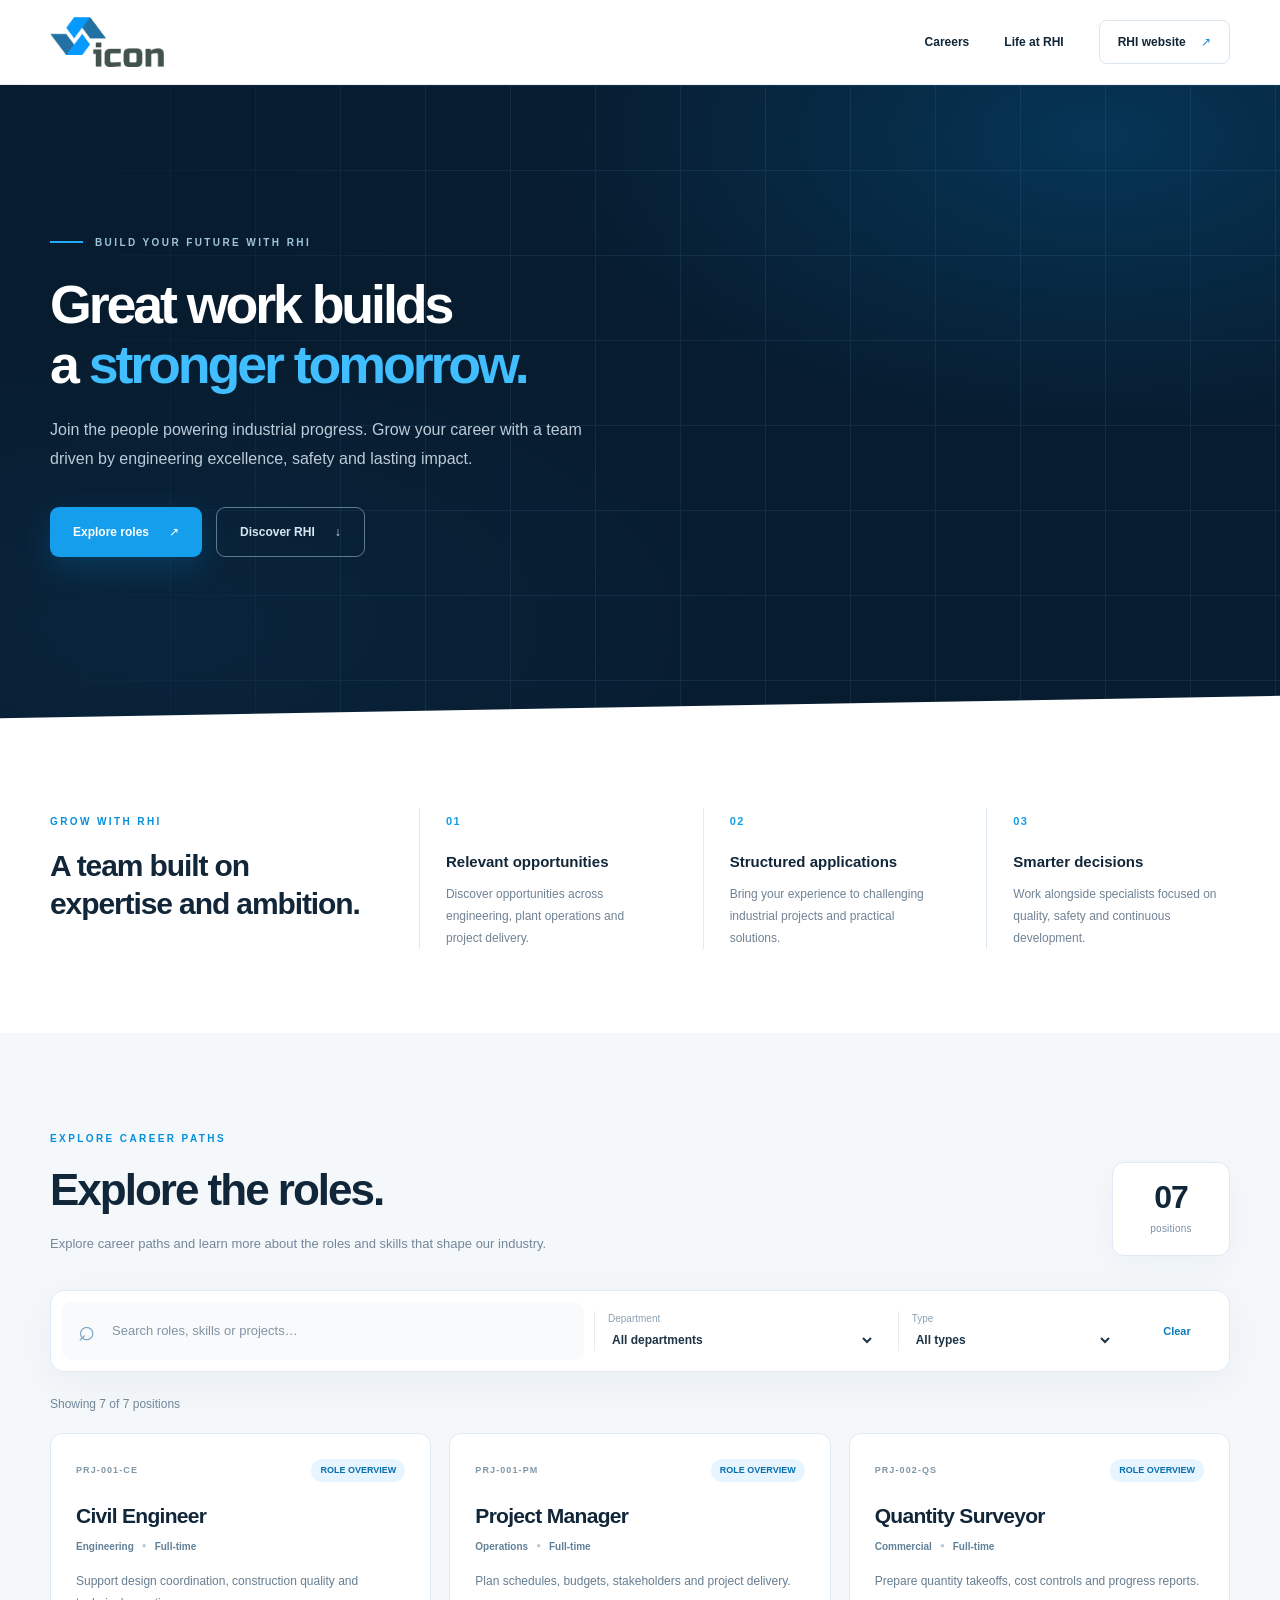
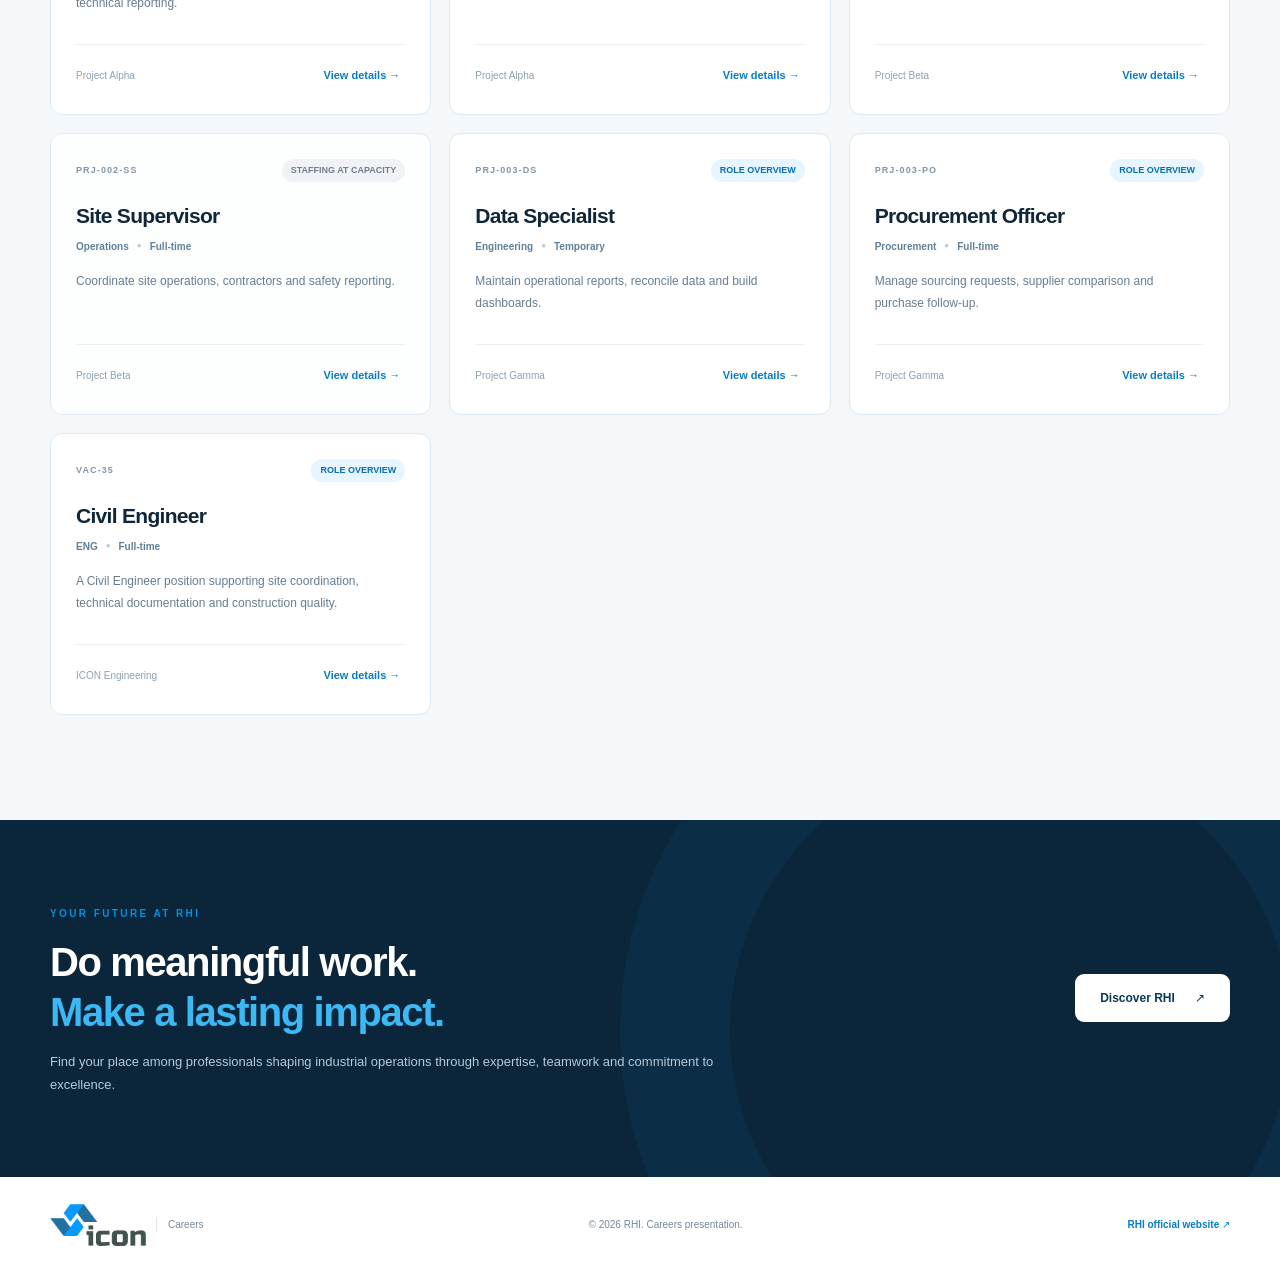
==== commit f9a47600: "feat(careers): RHI company branding, headline, navigation and photo hero" ====
--- a/icon-recruitment-demo/index.html
+++ b/icon-recruitment-demo/index.html
@@ -5,9 +5,9 @@
   <meta name="viewport" content="width=device-width, initial-scale=1">
   <meta name="color-scheme" content="light">
   <meta name="robots" content="noindex,nofollow">
-  <meta name="description" content="ICON Careers: explore role information and the recruitment journey.">
-  <title>ICON Careers | ICON Recruitment</title>
-  <link rel="icon" type="image/png" href="assets/icon-official.png">
+  <meta name="description" content="RHI Careers — discover opportunities, grow your expertise, and build the future of industry with Reliance Heavy Industries.">
+  <title>RHI Careers</title>
+  <link rel="icon" type="image/png" href="assets/rhi-logo.png">
   <link rel="stylesheet" href="styles.css">
   <script src="app.js" defer></script>
 </head>
@@ -15,11 +15,10 @@
   <a class="skip-link" href="#open-roles">Skip to roles</a>
   <header class="site-header">
     <div class="wrap nav-layout">
-      <a class="brand" href="https://www.icon-ies.com/" aria-label="ICON corporate homepage" target="_blank" rel="noopener noreferrer">
-        <img src="assets/icon-official.png" alt="ICON official logo" width="114" height="52">
-        <span class="brand-type"><span>CAREERS</span></span>
+      <a class="brand" href="https://reliance-rhi.com/" aria-label="Reliance Heavy Industries website" target="_blank" rel="noopener noreferrer">
+        <img src="assets/rhi-logo.png" alt="RHI — Reliance Heavy Industries" width="132" height="72">
       </a>
-      <nav aria-label="Site navigation"><a href="#why-icon">The experience</a><a href="#open-roles">Careers</a><a class="nav-external" href="https://www.icon-ies.com/" target="_blank" rel="noopener noreferrer">ICON Website <span aria-hidden="true">↗</span></a></nav>
+      <nav aria-label="Site navigation"><a href="#open-roles">Careers</a><a href="#why-rhi">Life at RHI</a><a class="nav-external" href="https://reliance-rhi.com/" target="_blank" rel="noopener noreferrer">RHI website <span aria-hidden="true">↗</span></a></nav>
     </div>
   </header>
   <main>
@@ -27,36 +26,26 @@
       <div class="hero-grid" aria-hidden="true"></div>
       <div class="wrap hero-layout">
         <div class="hero-copy">
-          <div class="eyebrow"><span class="eyebrow-bar"></span> A SMARTER WAY TO RECRUIT</div>
-          <h1 id="hero-title">Great work starts<br>with <em>great people.</em></h1>
-          <p>Explore example roles and see how the recruitment journey connects from application through screening, interviews and hiring.</p>
-          <div class="hero-actions"><a class="button button-primary" href="#open-roles">Explore roles <span aria-hidden="true">↗</span></a><a class="button button-ghost" href="#why-icon">See how it works <span aria-hidden="true">↓</span></a></div>
+          <div class="eyebrow"><span class="eyebrow-bar"></span> BUILD YOUR FUTURE WITH RHI</div>
+          <h1 id="hero-title">Great work builds<br>a <em>stronger tomorrow.</em></h1>
+          <p>Join the people powering industrial progress. Grow your career with a team driven by engineering excellence, safety and lasting impact.</p>
+          <div class="hero-actions"><a class="button button-primary" href="#open-roles">Explore roles <span aria-hidden="true">↗</span></a><a class="button button-ghost" href="#why-rhi">Discover RHI <span aria-hidden="true">↓</span></a></div>
         </div>
-        <div class="experience-card" aria-label="Illustration of recruitment process">
-          <div class="experience-head"><span>ICON / HIRING JOURNEY</span></div>
-          <div class="experience-top"><span class="process-symbol" aria-hidden="true">◎</span><div><span class="process-kicker">One connected process</span><strong>From vacancy to hire.</strong></div></div>
-          <div class="process-rail">
-            <div class="rail-row"><span class="rail-icon filled">✓</span><div><strong>Vacancy approved</strong><span>Authorized by HR</span></div><span class="rail-meta">01</span></div>
-            <div class="rail-row"><span class="rail-icon filled">✓</span><div><strong>Position published</strong><span>Careers experience</span></div><span class="rail-meta">02</span></div>
-            <div class="rail-row"><span class="rail-icon active">↗</span><div><strong>Candidate applies</strong><span>Structured CV intake</span></div><span class="rail-meta">03</span></div>
-            <div class="rail-row"><span class="rail-icon">◈</span><div><strong>AI screening & reviews</strong><span>One traceable candidate journey</span></div><span class="rail-meta">04</span></div>
-          </div>
-          <div class="experience-bottom"><span><span class="live-dot"></span> Product walkthrough</span><span>Illustrative flow only</span></div>
-        </div>
+        <div class="hero-photo" role="img" aria-label="RHI colleagues working together at an industrial facility"></div>
       </div>
       <div class="hero-edge" aria-hidden="true"></div>
     </section>
-    <section class="value-strip" id="why-icon" aria-labelledby="why-title">
+    <section class="value-strip" id="why-rhi" aria-labelledby="why-title">
       <div class="wrap value-grid">
-        <div class="value-intro"><span class="section-kicker">THE ICON APPROACH</span><h2 id="why-title">A clearer journey.<br>For everyone.</h2></div>
-        <div class="value-item"><span class="value-number">01</span><h3>Relevant opportunities</h3><p>Find positions by expertise, project and working arrangement.</p></div>
-        <div class="value-item"><span class="value-number">02</span><h3>Structured applications</h3><p>A consistent journey with the right role information from the start.</p></div>
-        <div class="value-item"><span class="value-number">03</span><h3>Smarter decisions</h3><p>Vacancy-specific screening and accountable human review.</p></div>
+        <div class="value-intro"><span class="section-kicker">GROW WITH RHI</span><h2 id="why-title">A team built on<br>expertise and ambition.</h2></div>
+        <div class="value-item"><span class="value-number">01</span><h3>Relevant opportunities</h3><p>Discover opportunities across engineering, plant operations and project delivery.</p></div>
+        <div class="value-item"><span class="value-number">02</span><h3>Structured applications</h3><p>Bring your experience to challenging industrial projects and practical solutions.</p></div>
+        <div class="value-item"><span class="value-number">03</span><h3>Smarter decisions</h3><p>Work alongside specialists focused on quality, safety and continuous development.</p></div>
       </div>
     </section>
     <section class="jobs-section" id="open-roles" aria-labelledby="jobs-title">
       <div class="wrap">
-        <div class="section-header"><div><span class="section-kicker">EXPLORE CAREER PATHS</span><h2 id="jobs-title">Explore the roles.</h2><p>Explore example positions, their responsibilities, and the recruitment journey.</p></div><div class="count-bubble"><span id="total-count">06</span><small>positions</small></div></div>
+        <div class="section-header"><div><span class="section-kicker">EXPLORE CAREER PATHS</span><h2 id="jobs-title">Explore the roles.</h2><p>Explore career paths and learn more about the roles and skills that shape our industry.</p></div><div class="count-bubble"><span id="total-count">06</span><small>positions</small></div></div>
         <div class="search-shell" aria-label="Filter positions">
           <label class="search-field" for="job-search"><span class="field-icon" aria-hidden="true">⌕</span><span class="sr-only">Search job titles or descriptions</span><input id="job-search" type="search" placeholder="Search roles, skills or projects…" autocomplete="off"></label>
           <div class="select-field"><label for="department-filter">Department</label><select id="department-filter"><option value="all">All departments</option></select></div>
@@ -68,9 +57,9 @@
         <div class="empty-state" id="empty-state" hidden><div class="empty-glyph" aria-hidden="true">⌕</div><h3>No matching roles</h3><p>Try another keyword or reset the filters.</p><button type="button" id="empty-reset" class="button button-primary">Clear filters</button></div>
       </div>
     </section>
-    <section class="closing-cta"><div class="wrap cta-inner"><div><span class="section-kicker">ICON HR · RECRUITMENT TECHNOLOGY</span><h2>Less administration.<br><em>More time for people.</em></h2><p>A connected recruitment experience includes vacancy approvals, candidate intake, AI-assisted screening, interviews and hiring.</p></div><a class="button button-light" href="https://www.icon-ies.com/contact/" target="_blank" rel="noopener noreferrer">Talk to ICON <span aria-hidden="true">↗</span></a></div></section>
+    <section class="closing-cta"><div class="wrap cta-inner"><div><span class="section-kicker">YOUR FUTURE AT RHI</span><h2>Do meaningful work.<br><em>Make a lasting impact.</em></h2><p>Find your place among professionals shaping industrial operations through expertise, teamwork and commitment to excellence.</p></div><a class="button button-light" href="https://reliance-rhi.com/" target="_blank" rel="noopener noreferrer">Discover RHI <span aria-hidden="true">↗</span></a></div></section>
   </main>
-  <footer class="footer"><div class="wrap footer-inner"><div class="footer-brand"><img src="assets/icon-official.png" alt="ICON official logo" width="96" height="43"><span>Careers</span></div><p>© <span id="year">2026</span> ICON. All rights reserved.</p><a href="https://www.icon-ies.com/" target="_blank" rel="noopener noreferrer">ICON corporate website ↗</a></div></footer>
+  <footer class="footer"><div class="wrap footer-inner"><div class="footer-brand"><img src="assets/rhi-logo.png" alt="Reliance Heavy Industries" width="96" height="52"><span>Careers</span></div><p>© <span id="year">2026</span> RHI. Careers presentation.</p><a href="https://reliance-rhi.com/" target="_blank" rel="noopener noreferrer">RHI official website ↗</a></div></footer>
   <dialog class="job-dialog" id="job-dialog" aria-labelledby="dialog-title"><div class="dialog-body"><div class="dialog-header"><span class="section-kicker">POSITION DETAILS</span><button id="close-dialog" aria-label="Close details" class="dialog-close" type="button">×</button></div><div id="job-detail"></div></div></dialog>
   <dialog class="apply-dialog" id="apply-dialog" aria-labelledby="apply-title"><div class="dialog-body"><div class="dialog-header"><span class="section-kicker">APPLICATION PROCESS</span><button id="close-apply" aria-label="Close application preview" class="dialog-close" type="button">×</button></div><div class="apply-visual" aria-hidden="true">✦</div><h2 id="apply-title">Explore the candidate journey.</h2><p id="apply-role" class="apply-role"></p><p>Explore the application process. This page does not collect personal information or CVs, and no application is submitted.</p><div class="simulation-steps"><div><span>01</span><strong>Candidate intake</strong><small>Structured form and CV upload in the full system</small></div><div><span>02</span><strong>Duplicate prevention</strong><small>Candidate and vacancy matching before record creation</small></div><div><span>03</span><strong>AI screening</strong><small>Criteria-based analysis supports recruiter decisions</small></div><div><span>04</span><strong>Recruiter review</strong><small>Shortlisting and interviews stay with the team</small></div></div><div class="journey-stage" aria-live="polite" aria-atomic="true">
   <div class="journey-stage-top"><strong id="journey-step-label">STEP 01 / 04</strong><span>Preview only · No data collected</span></div>
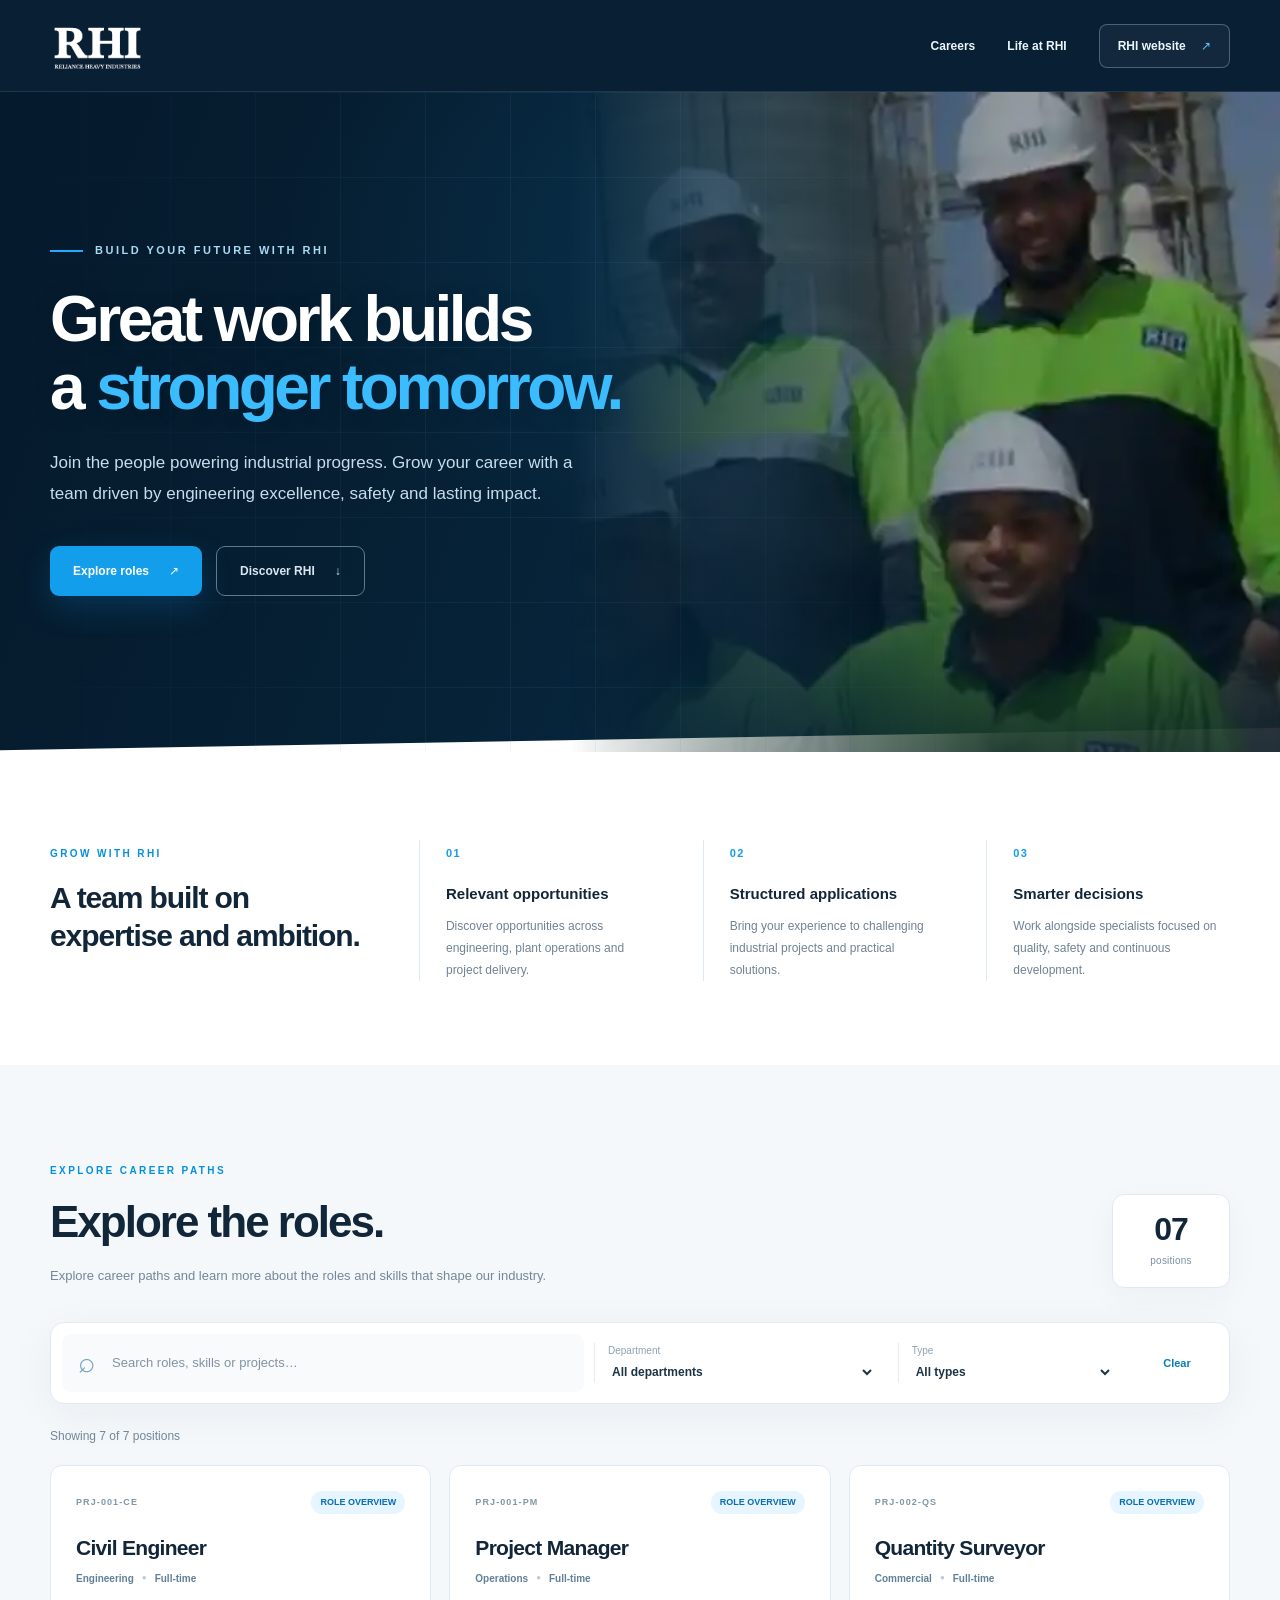
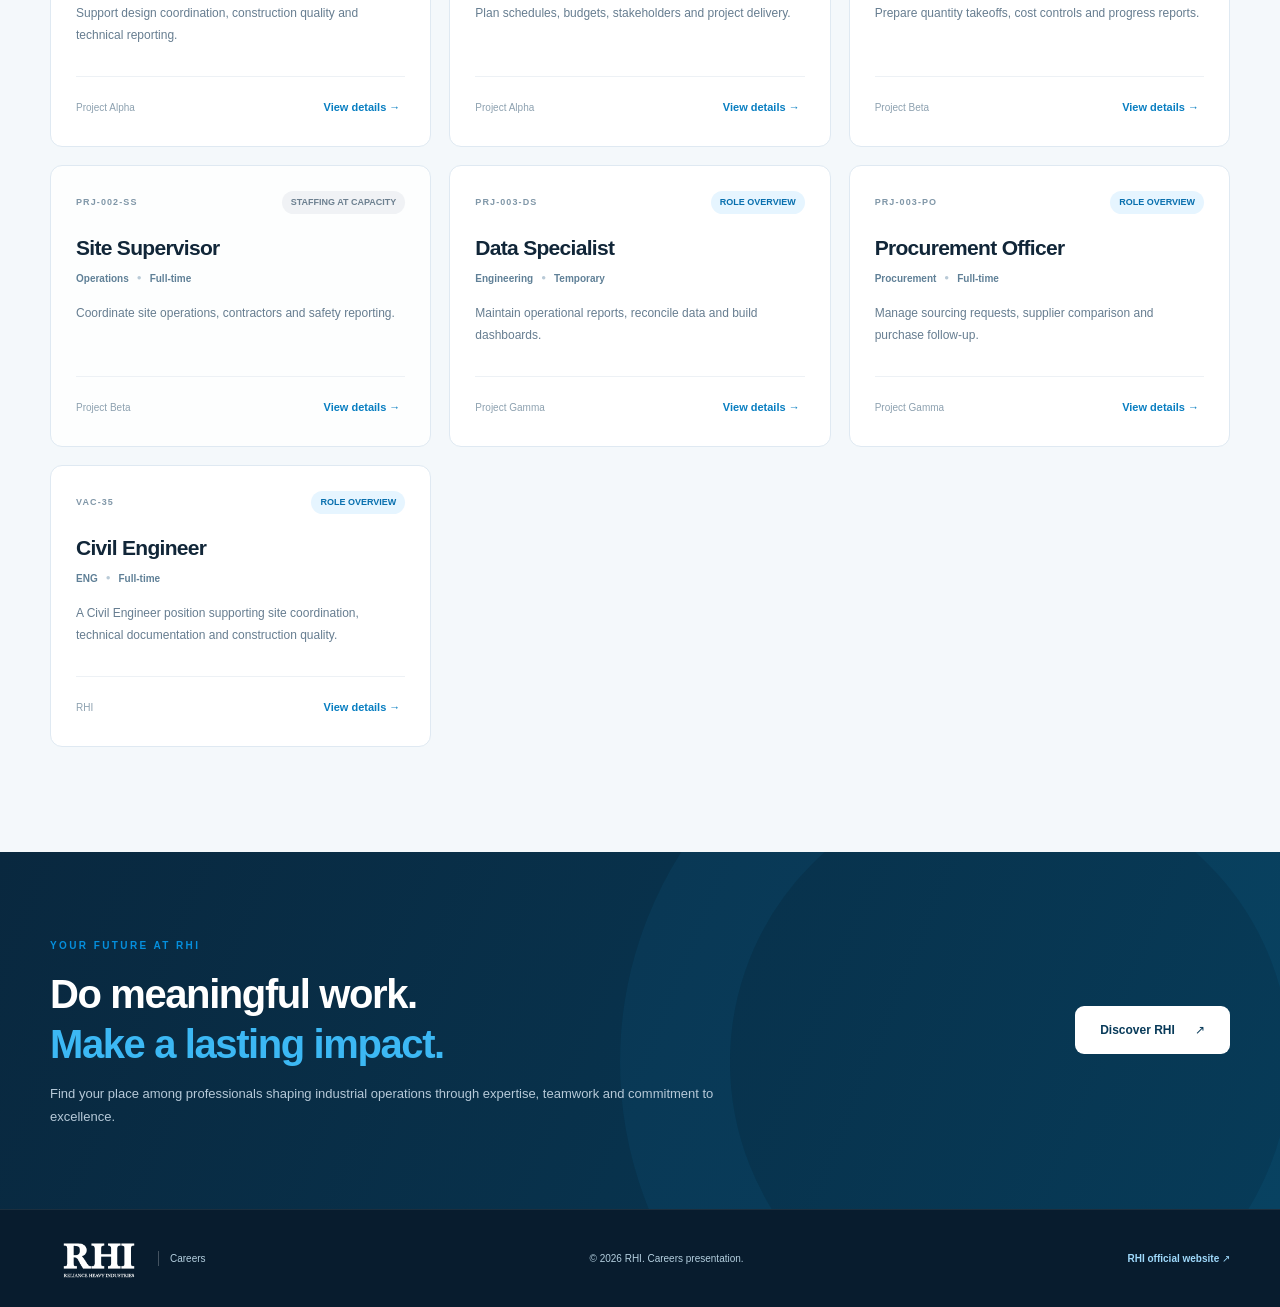
==== commit 881efbb4: "fix(careers): make RHI branding visible in browser tab" ====
--- a/icon-recruitment-demo/index.html
+++ b/icon-recruitment-demo/index.html
@@ -7,7 +7,7 @@
   <meta name="robots" content="noindex,nofollow">
   <meta name="description" content="RHI Careers — discover opportunities, grow your expertise, and build the future of industry with Reliance Heavy Industries.">
   <title>RHI Careers</title>
-  <link rel="icon" type="image/png" href="assets/rhi-logo.png">
+  <link rel="icon" type="image/svg+xml" href="assets/rhi-favicon.svg">
   <link rel="stylesheet" href="styles.css">
   <script src="app.js" defer></script>
 </head>
--- a/icon-recruitment-demo/styles.css
+++ b/icon-recruitment-demo/styles.css
@@ -17,3 +17,60 @@
 .journey-actions button:disabled{opacity:.5;cursor:not-allowed;box-shadow:none}
 @media (prefers-reduced-motion:reduce){.journey-progress span{transition:none}}
 @media(max-width:460px){.journey-stage-top{align-items:flex-start;flex-direction:column;gap:3px}.journey-actions{flex-direction:column}}
+
+
+/* RHI careers client presentation: premium photographic hero */
+:root{--brand-primary:#149eec;--brand-primary-hover:#0b8bda;--brand-deep:#071c2f}
+body{background:#fff}
+.site-header{background:#091f34;border-bottom:1px solid rgba(255,255,255,.10)}
+.nav-layout{height:91px}
+.brand img{width:132px;height:72px;object-fit:contain;object-position:left center}
+.site-header nav{color:#ecf6fd;gap:32px}
+.site-header nav a:hover{color:#6bceff}
+.site-header nav .nav-external{border-color:rgba(197,226,245,.31);background:rgba(255,255,255,.045)}
+.site-header nav .nav-external span{color:#5bc7ff}
+.hero{background:linear-gradient(110deg,#061b2e 0%,#06253b 53%,#063456 100%);min-height:660px}
+.hero::before{z-index:0;background:radial-gradient(ellipse at 75% 22%,rgba(30,169,241,.16),transparent 50%),linear-gradient(110deg,rgba(5,25,42,.5),transparent 60%)}
+.hero-grid{z-index:1;opacity:.095}
+.hero-layout{position:relative;min-height:660px;display:flex;align-items:center;gap:0;padding:96px 0 102px}
+.hero-photo{position:absolute;z-index:0;top:0;bottom:0;left:44%;right:-18vw;background-image:linear-gradient(0deg,rgba(5,23,40,.75),transparent 34%),linear-gradient(90deg,rgba(5,26,44,.22),rgba(5,26,44,.03)),url("assets/rhi-team.webp");background-size:cover;background-position:center center;background-repeat:no-repeat;opacity:.94;mask-image:linear-gradient(to right,transparent 0%,rgba(0,0,0,.4) 16%,#000 49%);-webkit-mask-image:linear-gradient(to right,transparent 0%,rgba(0,0,0,.4) 16%,#000 49%);pointer-events:none}
+.hero-copy{position:relative;z-index:2;max-width:670px}
+.eyebrow{color:#a8daf2;letter-spacing:2.5px;font-size:11px}
+.hero h1{font-size:clamp(45px,5vw,77px);line-height:1.07;letter-spacing:-.055em;margin:26px 0 25px;max-width:720px;text-shadow:0 3px 25px rgba(5,24,41,.14)}
+.hero h1 em{color:#3bbcff}
+.hero-copy>p{font-size:17px;line-height:1.85;max-width:545px;color:#c7ddec;margin:0 0 36px}
+.hero-actions{gap:14px}
+.button-primary{background:#139eeb}
+.button-primary:hover{background:#0589d4}
+.value-strip{background:#fff}
+.value-intro h2{max-width:315px}
+.closing-cta{background:linear-gradient(112deg,#09283f,#073b58)}
+.footer{background:#081c2e;border-top:1px solid rgba(255,255,255,.08)}
+.footer-inner{color:#b4cfdf}
+.footer-brand img{width:98px;height:53px;object-fit:contain}
+.footer-brand>span{border-color:rgba(255,255,255,.24)}
+.footer-inner>a{color:#9fd9fb}
+@media(max-width:1030px){
+ .hero-photo{left:33%;right:-60px}
+ .hero-copy{max-width:60%}
+ .hero h1{font-size:clamp(46px,5.2vw,64px)}
+}
+@media(max-width:760px){
+ .nav-layout{height:76px}
+ .brand img{width:101px;height:56px}
+ .site-header nav{gap:12px;font-size:11px}
+ .site-header nav .nav-external{padding:9px 10px}
+ .hero{min-height:620px}
+ .hero-layout{min-height:620px;padding:86px 0 92px;display:flex}
+ .hero-copy{max-width:100%}
+ .hero h1{font-size:clamp(42px,9.4vw,62px);letter-spacing:-.045em}
+ .hero-copy>p{max-width:475px;font-size:14px}
+ .hero-photo{left:20%;right:-65px;opacity:.27;mask-image:linear-gradient(to right,transparent,black 68%);-webkit-mask-image:linear-gradient(to right,transparent,black 68%)}
+ .footer-inner{gap:15px}
+}
+@media(max-width:390px){
+ .site-header nav a:first-child{display:none}
+ .hero h1{font-size:39px}
+ .hero-actions{gap:9px}
+ .hero-actions .button{padding:14px 16px}
+}
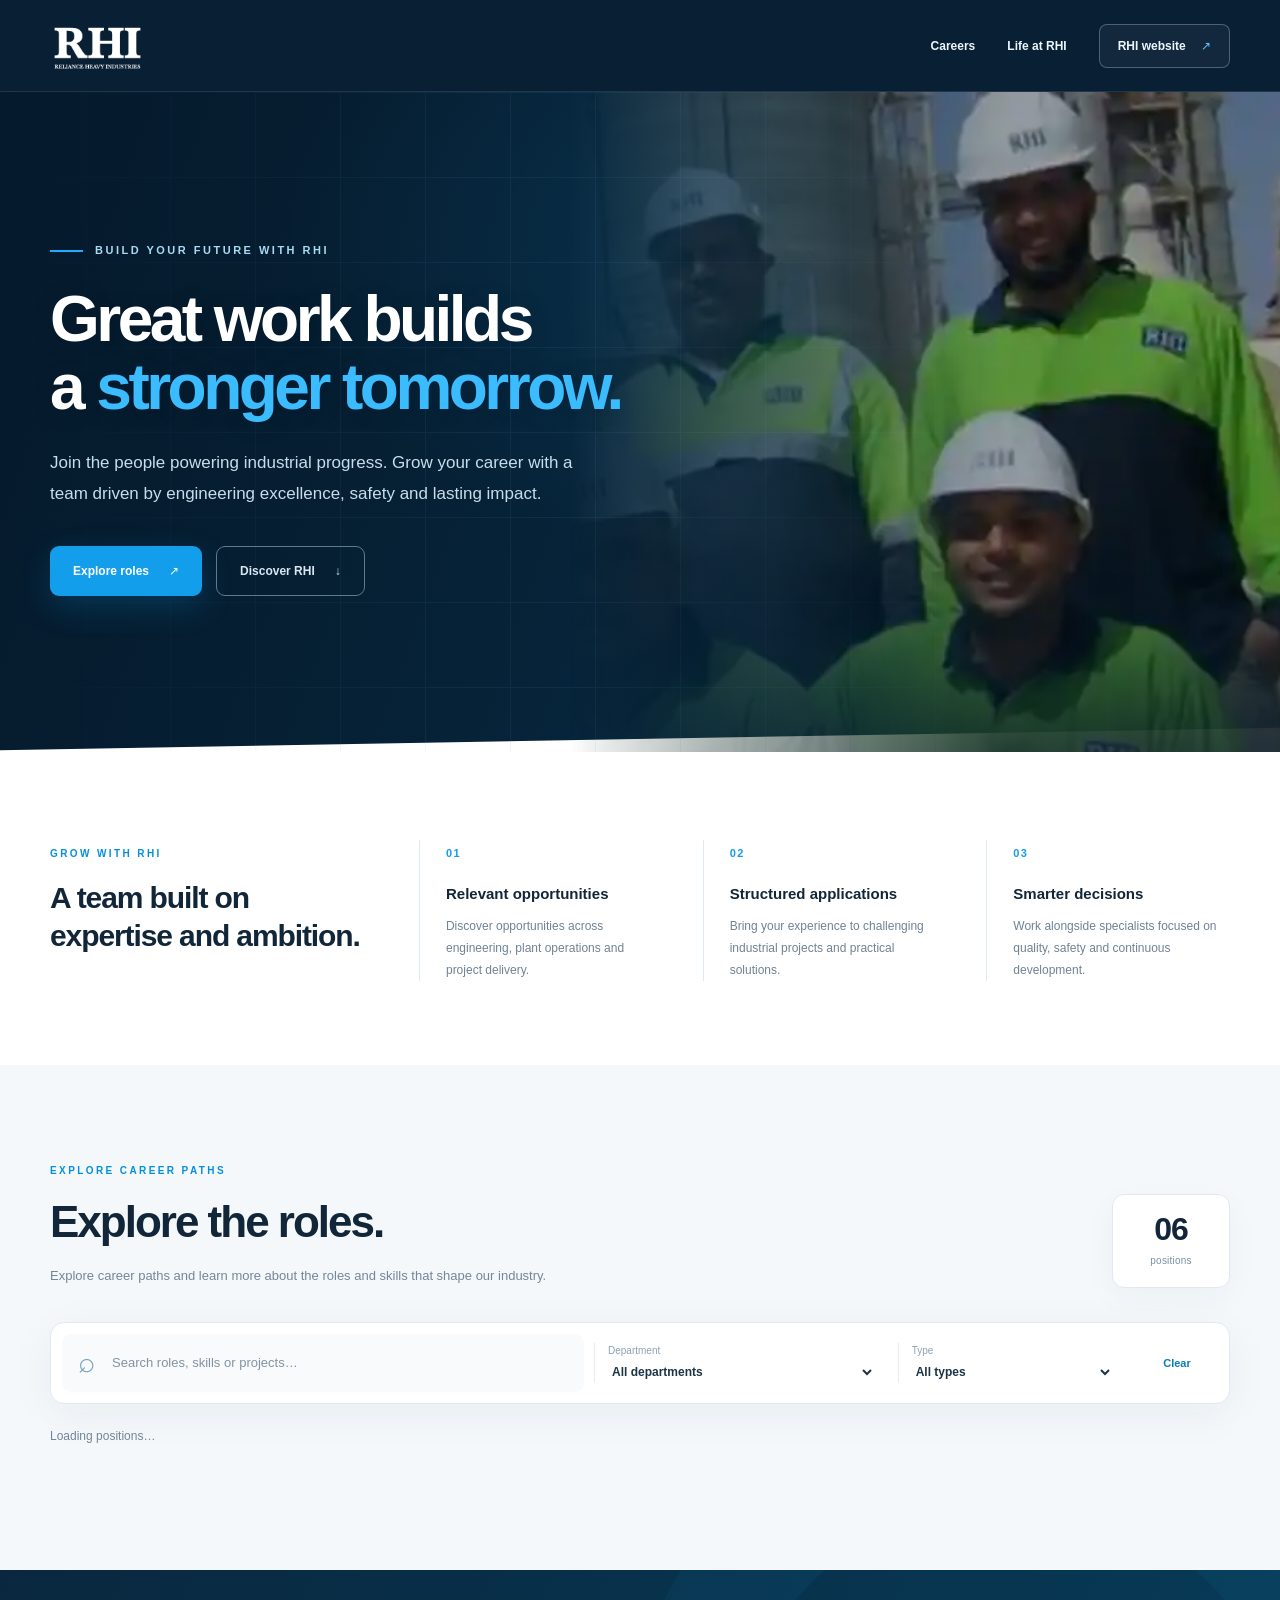
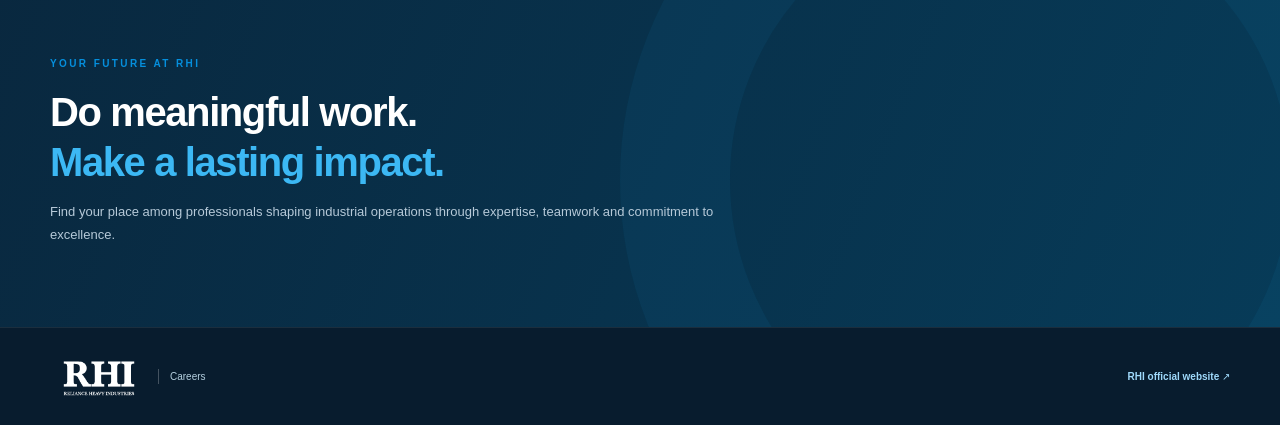
==== commit 6b14b5cb: "refine(rhi-careers): remove footer presentation notice and bottom CTA" ====
--- a/icon-recruitment-demo/index.html
+++ b/icon-recruitment-demo/index.html
@@ -57,9 +57,9 @@
         <div class="empty-state" id="empty-state" hidden><div class="empty-glyph" aria-hidden="true">⌕</div><h3>No matching roles</h3><p>Try another keyword or reset the filters.</p><button type="button" id="empty-reset" class="button button-primary">Clear filters</button></div>
       </div>
     </section>
-    <section class="closing-cta"><div class="wrap cta-inner"><div><span class="section-kicker">YOUR FUTURE AT RHI</span><h2>Do meaningful work.<br><em>Make a lasting impact.</em></h2><p>Find your place among professionals shaping industrial operations through expertise, teamwork and commitment to excellence.</p></div><a class="button button-light" href="https://reliance-rhi.com/" target="_blank" rel="noopener noreferrer">Discover RHI <span aria-hidden="true">↗</span></a></div></section>
+    <section class="closing-cta"><div class="wrap cta-inner"><div><span class="section-kicker">YOUR FUTURE AT RHI</span><h2>Do meaningful work.<br><em>Make a lasting impact.</em></h2><p>Find your place among professionals shaping industrial operations through expertise, teamwork and commitment to excellence.</p></div></div></section>
   </main>
-  <footer class="footer"><div class="wrap footer-inner"><div class="footer-brand"><img src="assets/rhi-logo.png" alt="Reliance Heavy Industries" width="96" height="52"><span>Careers</span></div><p>© <span id="year">2026</span> RHI. Careers presentation.</p><a href="https://reliance-rhi.com/" target="_blank" rel="noopener noreferrer">RHI official website ↗</a></div></footer>
+  <footer class="footer"><div class="wrap footer-inner"><div class="footer-brand"><img src="assets/rhi-logo.png" alt="Reliance Heavy Industries" width="96" height="52"><span>Careers</span></div><a href="https://reliance-rhi.com/" target="_blank" rel="noopener noreferrer">RHI official website ↗</a></div></footer>
   <dialog class="job-dialog" id="job-dialog" aria-labelledby="dialog-title"><div class="dialog-body"><div class="dialog-header"><span class="section-kicker">POSITION DETAILS</span><button id="close-dialog" aria-label="Close details" class="dialog-close" type="button">×</button></div><div id="job-detail"></div></div></dialog>
   <dialog class="apply-dialog" id="apply-dialog" aria-labelledby="apply-title"><div class="dialog-body"><div class="dialog-header"><span class="section-kicker">APPLICATION PROCESS</span><button id="close-apply" aria-label="Close application preview" class="dialog-close" type="button">×</button></div><div class="apply-visual" aria-hidden="true">✦</div><h2 id="apply-title">Explore the candidate journey.</h2><p id="apply-role" class="apply-role"></p><p>Explore the application process. This page does not collect personal information or CVs, and no application is submitted.</p><div class="simulation-steps"><div><span>01</span><strong>Candidate intake</strong><small>Structured form and CV upload in the full system</small></div><div><span>02</span><strong>Duplicate prevention</strong><small>Candidate and vacancy matching before record creation</small></div><div><span>03</span><strong>AI screening</strong><small>Criteria-based analysis supports recruiter decisions</small></div><div><span>04</span><strong>Recruiter review</strong><small>Shortlisting and interviews stay with the team</small></div></div><div class="journey-stage" aria-live="polite" aria-atomic="true">
   <div class="journey-stage-top"><strong id="journey-step-label">STEP 01 / 04</strong><span>Preview only · No data collected</span></div>
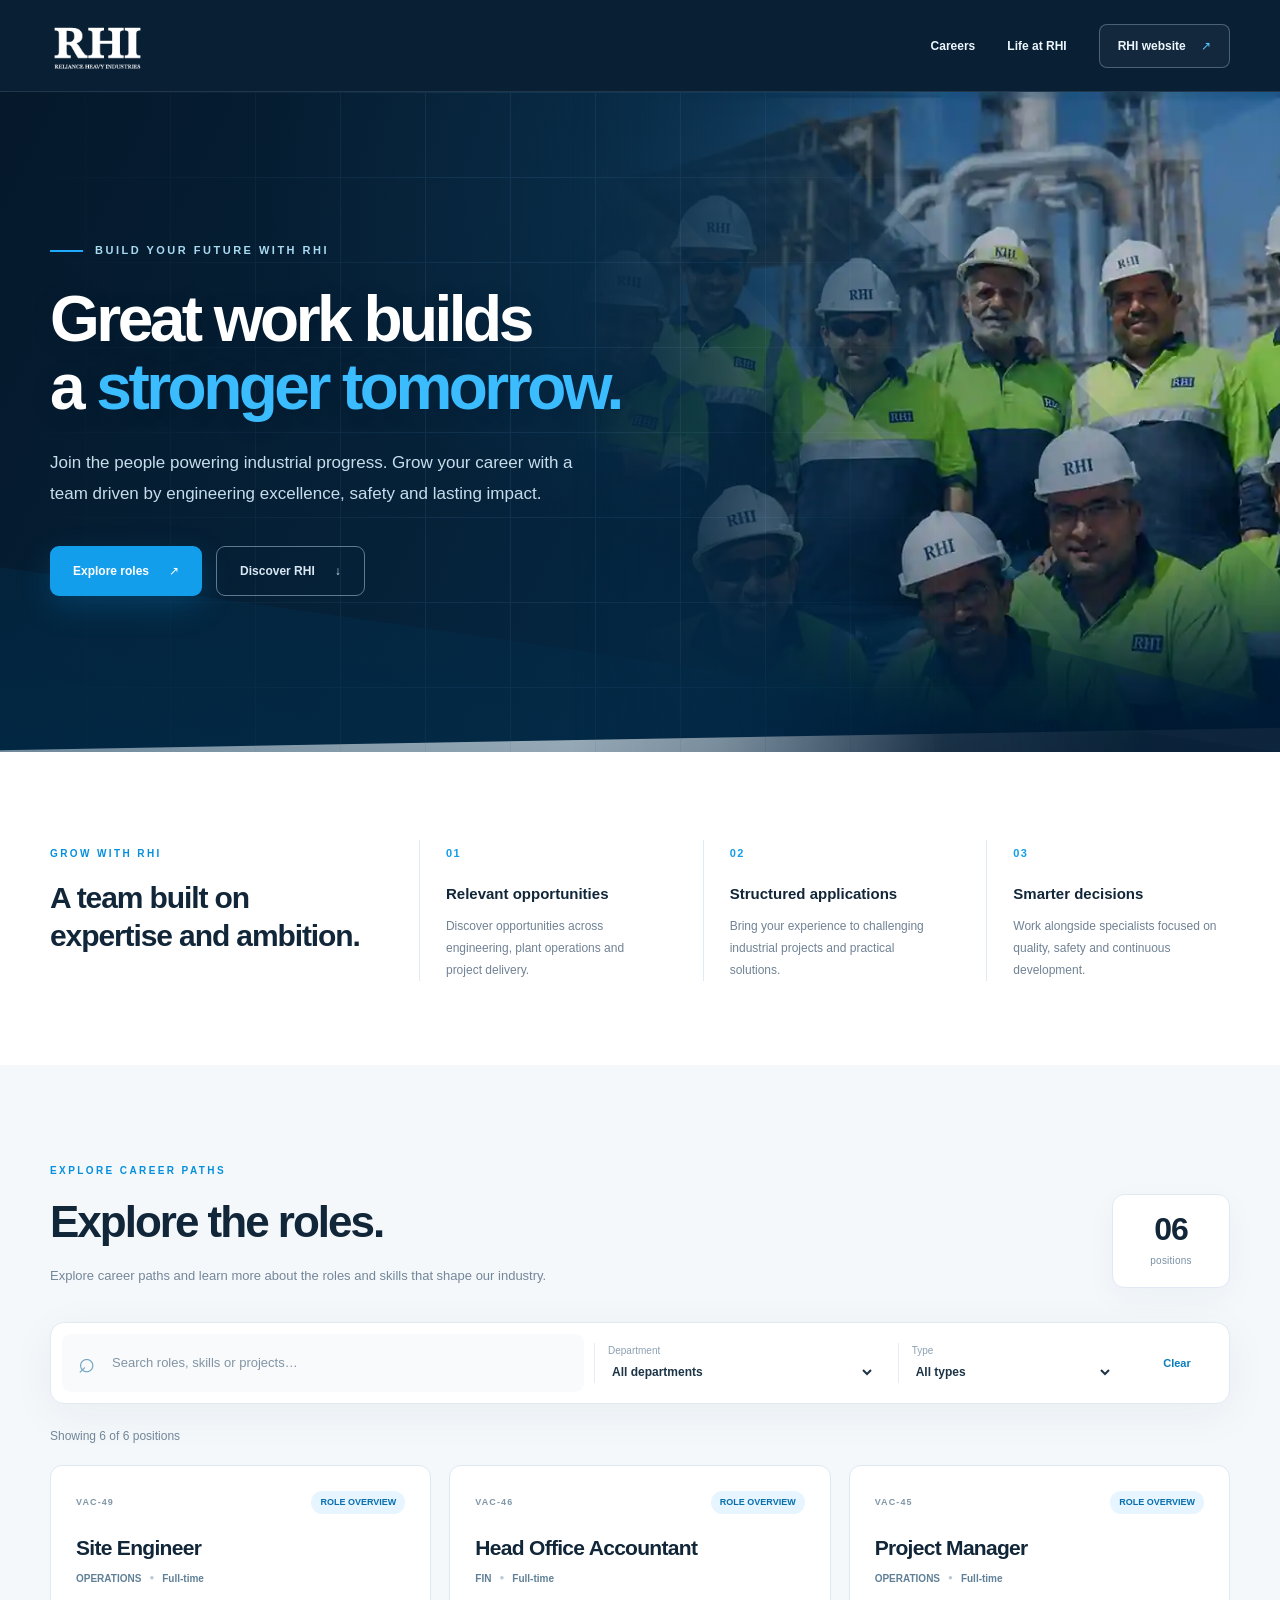
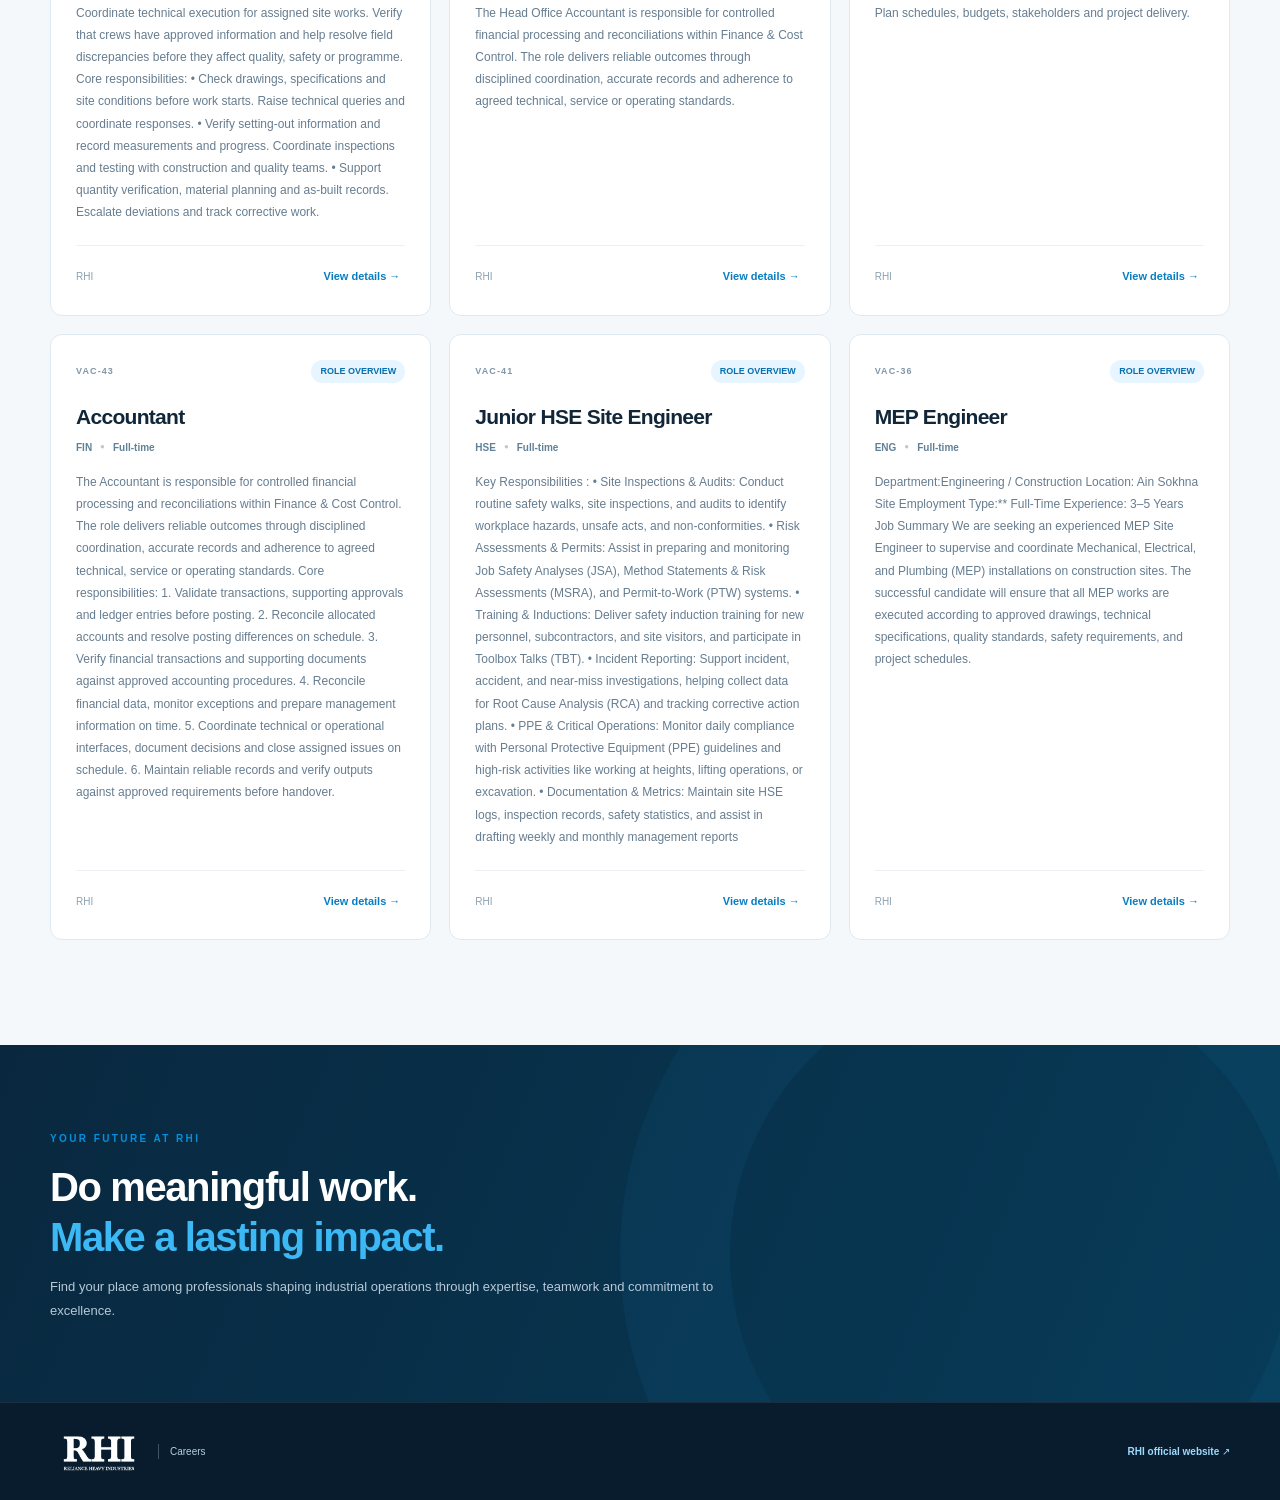
==== commit a2e84b9c: "Show only authorized listings on the Careers demo" ====
--- a/icon-recruitment-demo/index.html
+++ b/icon-recruitment-demo/index.html
@@ -45,7 +45,7 @@
     </section>
     <section class="jobs-section" id="open-roles" aria-labelledby="jobs-title">
       <div class="wrap">
-        <div class="section-header"><div><span class="section-kicker">EXPLORE CAREER PATHS</span><h2 id="jobs-title">Explore the roles.</h2><p>Explore career paths and learn more about the roles and skills that shape our industry.</p></div><div class="count-bubble"><span id="total-count">06</span><small>positions</small></div></div>
+        <div class="section-header"><div><span class="section-kicker">EXPLORE CAREER PATHS</span><h2 id="jobs-title">Explore the roles.</h2><p>Explore career paths and learn more about the roles and skills that shape our industry.</p></div><div class="count-bubble"><span id="total-count">00</span><small>positions</small></div></div>
         <div class="search-shell" aria-label="Filter positions">
           <label class="search-field" for="job-search"><span class="field-icon" aria-hidden="true">⌕</span><span class="sr-only">Search job titles or descriptions</span><input id="job-search" type="search" placeholder="Search roles, skills or projects…" autocomplete="off"></label>
           <div class="select-field"><label for="department-filter">Department</label><select id="department-filter"><option value="all">All departments</option></select></div>
--- a/icon-recruitment-demo/styles.css
+++ b/icon-recruitment-demo/styles.css
@@ -33,7 +33,7 @@
 .hero::before{z-index:0;background:radial-gradient(ellipse at 75% 22%,rgba(30,169,241,.16),transparent 50%),linear-gradient(110deg,rgba(5,25,42,.5),transparent 60%)}
 .hero-grid{z-index:1;opacity:.095}
 .hero-layout{position:relative;min-height:660px;display:flex;align-items:center;gap:0;padding:96px 0 102px}
-.hero-photo{position:absolute;z-index:0;top:0;bottom:0;left:44%;right:-18vw;background-image:linear-gradient(0deg,rgba(5,23,40,.75),transparent 34%),linear-gradient(90deg,rgba(5,26,44,.22),rgba(5,26,44,.03)),url("assets/rhi-team.webp");background-size:cover;background-position:center center;background-repeat:no-repeat;opacity:.94;mask-image:linear-gradient(to right,transparent 0%,rgba(0,0,0,.4) 16%,#000 49%);-webkit-mask-image:linear-gradient(to right,transparent 0%,rgba(0,0,0,.4) 16%,#000 49%);pointer-events:none}
+.hero-photo{position:absolute;z-index:0;top:0;bottom:0;left:44%;right:-18vw;background-image:linear-gradient(0deg,rgba(5,23,40,.75),transparent 34%),linear-gradient(90deg,rgba(5,26,44,.22),rgba(5,26,44,.03)),url("assets/rhi-team-crisp.webp");background-size:cover;background-position:center center;background-repeat:no-repeat;opacity:.94;mask-image:linear-gradient(to right,transparent 0%,rgba(0,0,0,.4) 16%,#000 49%);-webkit-mask-image:linear-gradient(to right,transparent 0%,rgba(0,0,0,.4) 16%,#000 49%);pointer-events:none}
 .hero-copy{position:relative;z-index:2;max-width:670px}
 .eyebrow{color:#a8daf2;letter-spacing:2.5px;font-size:11px}
 .hero h1{font-size:clamp(45px,5vw,77px);line-height:1.07;letter-spacing:-.055em;margin:26px 0 25px;max-width:720px;text-shadow:0 3px 25px rgba(5,24,41,.14)}
@@ -74,3 +74,19 @@
  .hero-actions{gap:9px}
  .hero-actions .button{padding:14px 16px}
 }
+
+
+/* RHI reference design: diagonal architectural layers and depth */
+.hero{isolation:isolate;background:linear-gradient(116deg,#06192b 0%,#052843 58%,#06406a 100%);overflow:hidden}
+.hero::before{z-index:0;background:radial-gradient(ellipse at 77% 12%,rgba(55,162,228,.16),transparent 52%),linear-gradient(112deg,rgba(3,23,42,.18) 10%,rgba(3,23,42,.04) 85%)}
+.hero-photo{background-position:center 38%;background-size:cover;filter:saturate(1.06) contrast(1.05);mask-image:linear-gradient(90deg,transparent 0%,rgba(0,0,0,.25) 17%,rgba(0,0,0,.9) 42%,#000 64%);-webkit-mask-image:linear-gradient(90deg,transparent 0%,rgba(0,0,0,.25) 17%,rgba(0,0,0,.9) 42%,#000 64%)}
+.hero-photo::before{content:"";position:absolute;inset:0;background:linear-gradient(156deg,rgba(18,104,164,.04) 0%,rgba(10,68,112,.08) 37%,rgba(3,30,53,.52) 100%);clip-path:polygon(0 66%,100% 100%,100% 100%,0 100%);pointer-events:none}
+.hero-photo::after{content:"";position:absolute;inset:0;background:linear-gradient(123deg,rgba(15,68,109,.30),rgba(2,31,58,.1) 60%);clip-path:polygon(0 0,23% 0,100% 100%,67% 100%);pointer-events:none}
+.hero::after{content:"";position:absolute;z-index:1;inset:0;background:linear-gradient(13deg,rgba(0,47,79,.56),rgba(7,51,82,.13) 44%,transparent 65%);clip-path:polygon(0 72%,100% 100%,100% 100%,0 100%);pointer-events:none}
+.hero-grid{z-index:1;opacity:.12}
+.hero-layout{z-index:2}
+.hero-copy{z-index:3}
+@media (max-width:760px){
+ .hero-photo{background-position:center 35%;opacity:.39}
+ .hero::after{opacity:.68}
+}
